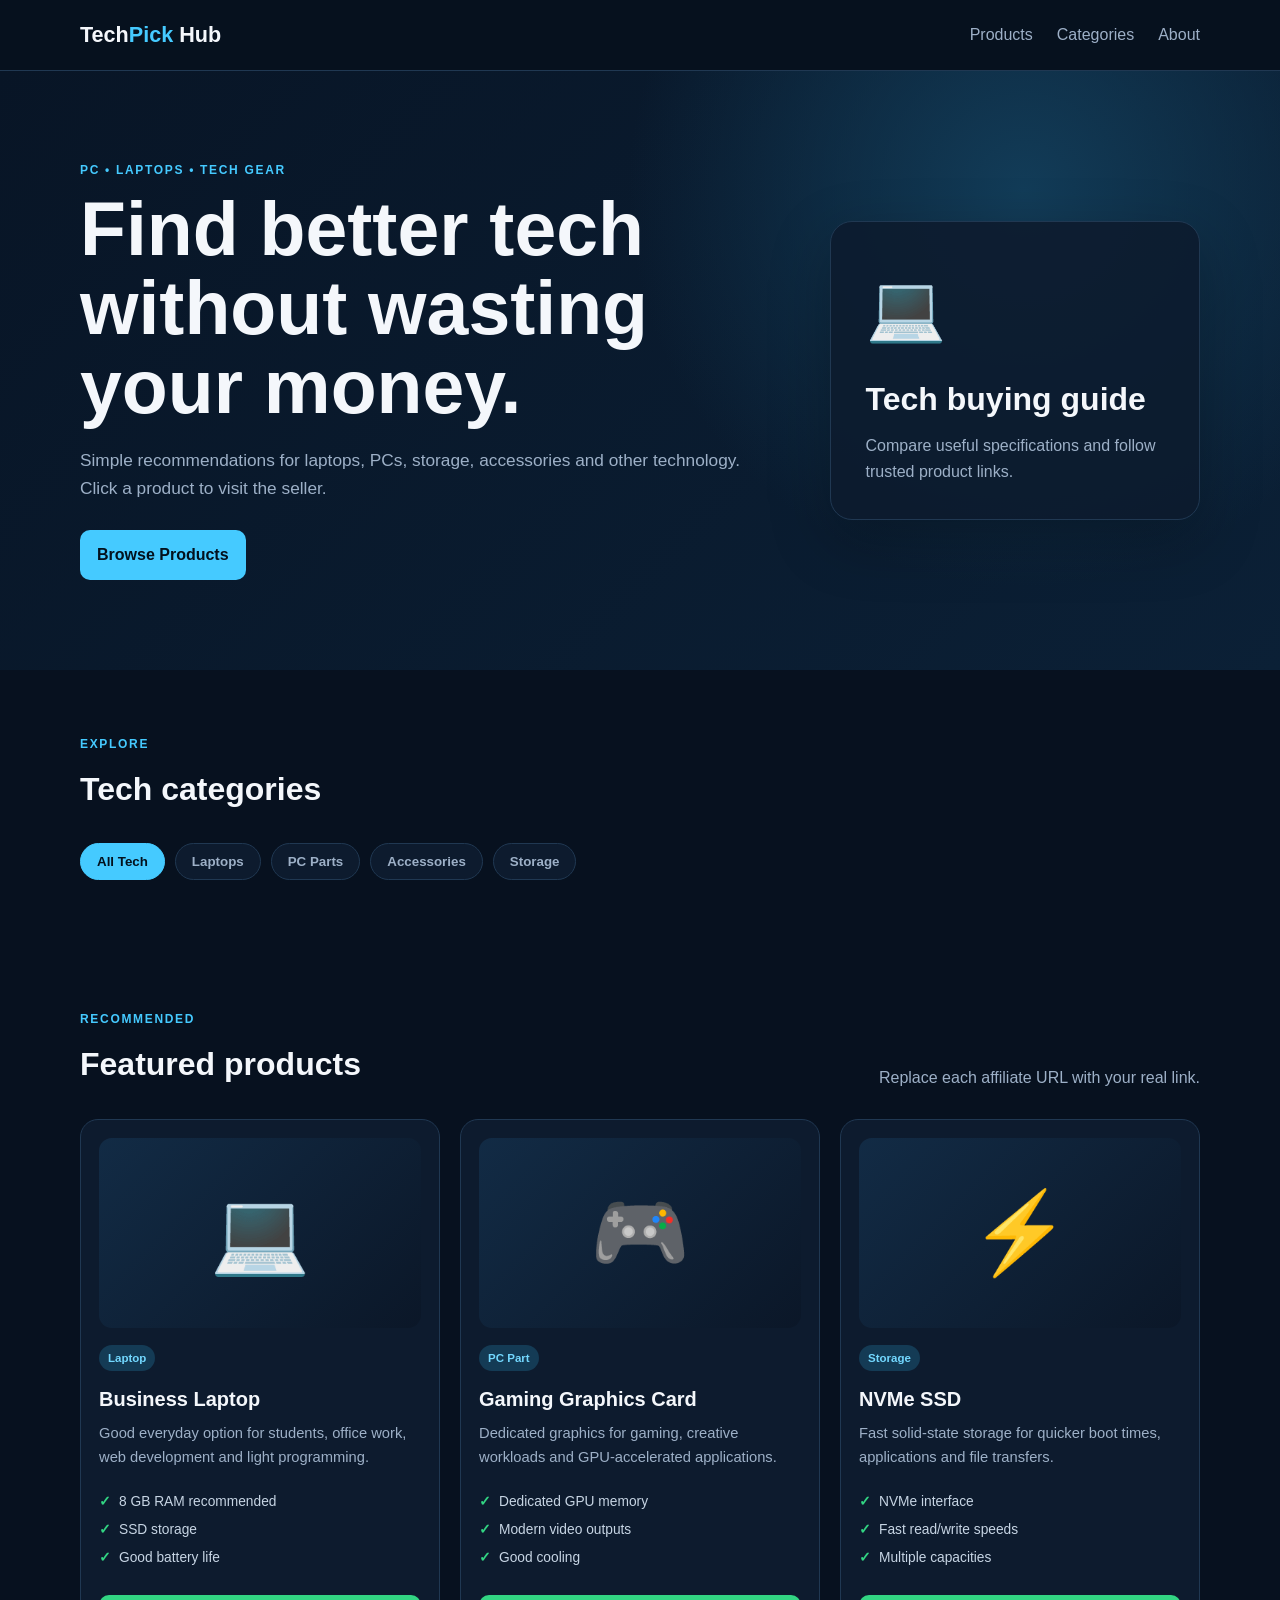
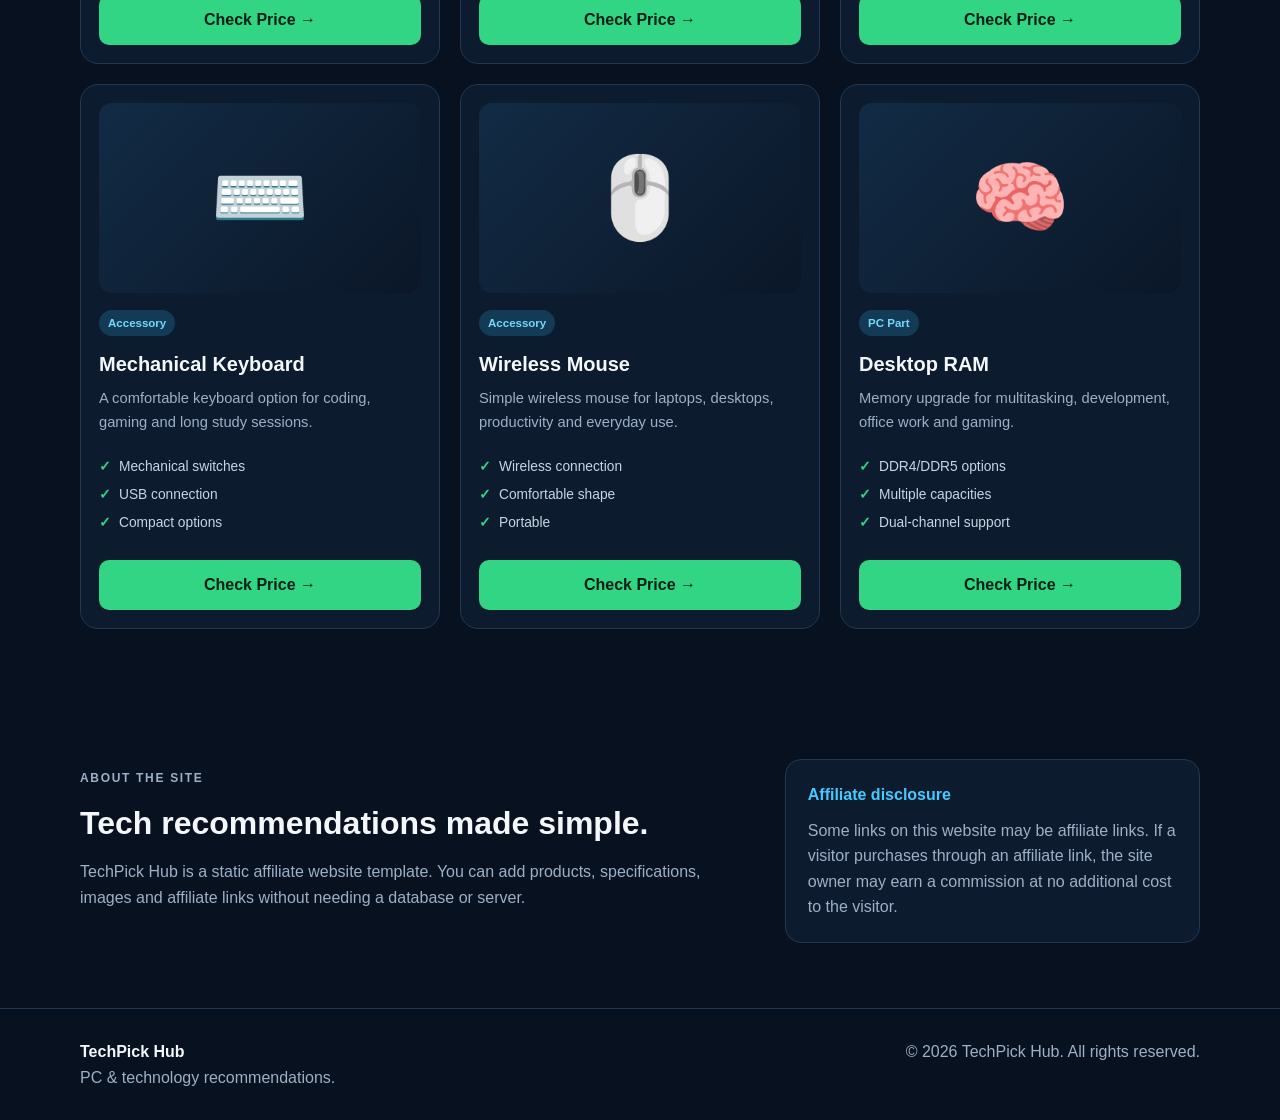
==== index.html @ 0d3075f0 "Add files via upload" ====
<!DOCTYPE html>
<html lang="en">
<head>
<meta charset="UTF-8"><meta name="viewport" content="width=device-width,initial-scale=1.0">
<meta name="description" content="TechPick Hub - PC, laptop and tech product recommendations.">
<title>TechPick Hub | PC & Tech Recommendations</title><link rel="stylesheet" href="styles.css">
</head>
<body>
<header class="site-header"><div class="container nav"><a class="logo" href="index.html">Tech<span>Pick</span> Hub</a><nav><a href="#products">Products</a><a href="#categories">Categories</a><a href="#about">About</a></nav></div></header>
<main>
<section class="hero"><div class="container hero-content"><div><p class="eyebrow">PC • LAPTOPS • TECH GEAR</p><h1>Find better tech without wasting your money.</h1><p class="hero-text">Simple recommendations for laptops, PCs, storage, accessories and other technology. Click a product to visit the seller.</p><a class="button primary" href="#products">Browse Products</a></div><div class="hero-card"><div class="hero-icon">💻</div><h2>Tech buying guide</h2><p>Compare useful specifications and follow trusted product links.</p></div></div></section>
<section id="categories" class="container section"><div class="section-heading"><div><p class="eyebrow">EXPLORE</p><h2>Tech categories</h2></div></div><div class="category-grid"><button class="category active" data-filter="all">All Tech</button><button class="category" data-filter="laptops">Laptops</button><button class="category" data-filter="pc">PC Parts</button><button class="category" data-filter="accessories">Accessories</button><button class="category" data-filter="storage">Storage</button></div></section>
<section id="products" class="container section"><div class="section-heading"><div><p class="eyebrow">RECOMMENDED</p><h2>Featured products</h2></div><p class="muted">Replace each affiliate URL with your real link.</p></div>
<div class="product-grid">
<article class="product-card" data-category="laptops"><div class="product-image laptop">💻</div><span class="tag">Laptop</span><h3>Business Laptop</h3><p>Good everyday option for students, office work, web development and light programming.</p><ul><li>8 GB RAM recommended</li><li>SSD storage</li><li>Good battery life</li></ul><a class="button buy" href="https://example.com/your-affiliate-link-1" target="_blank" rel="nofollow sponsored noopener">Check Price →</a></article>
<article class="product-card" data-category="pc"><div class="product-image gpu">🎮</div><span class="tag">PC Part</span><h3>Gaming Graphics Card</h3><p>Dedicated graphics for gaming, creative workloads and GPU-accelerated applications.</p><ul><li>Dedicated GPU memory</li><li>Modern video outputs</li><li>Good cooling</li></ul><a class="button buy" href="https://example.com/your-affiliate-link-2" target="_blank" rel="nofollow sponsored noopener">Check Price →</a></article>
<article class="product-card" data-category="storage"><div class="product-image ssd">⚡</div><span class="tag">Storage</span><h3>NVMe SSD</h3><p>Fast solid-state storage for quicker boot times, applications and file transfers.</p><ul><li>NVMe interface</li><li>Fast read/write speeds</li><li>Multiple capacities</li></ul><a class="button buy" href="https://example.com/your-affiliate-link-3" target="_blank" rel="nofollow sponsored noopener">Check Price →</a></article>
<article class="product-card" data-category="accessories"><div class="product-image keyboard">⌨️</div><span class="tag">Accessory</span><h3>Mechanical Keyboard</h3><p>A comfortable keyboard option for coding, gaming and long study sessions.</p><ul><li>Mechanical switches</li><li>USB connection</li><li>Compact options</li></ul><a class="button buy" href="https://example.com/your-affiliate-link-4" target="_blank" rel="nofollow sponsored noopener">Check Price →</a></article>
<article class="product-card" data-category="accessories"><div class="product-image mouse">🖱️</div><span class="tag">Accessory</span><h3>Wireless Mouse</h3><p>Simple wireless mouse for laptops, desktops, productivity and everyday use.</p><ul><li>Wireless connection</li><li>Comfortable shape</li><li>Portable</li></ul><a class="button buy" href="https://example.com/your-affiliate-link-5" target="_blank" rel="nofollow sponsored noopener">Check Price →</a></article>
<article class="product-card" data-category="pc"><div class="product-image ram">🧠</div><span class="tag">PC Part</span><h3>Desktop RAM</h3><p>Memory upgrade for multitasking, development, office work and gaming.</p><ul><li>DDR4/DDR5 options</li><li>Multiple capacities</li><li>Dual-channel support</li></ul><a class="button buy" href="https://example.com/your-affiliate-link-6" target="_blank" rel="nofollow sponsored noopener">Check Price →</a></article>
</div></section>
<section id="about" class="container section about"><div><p class="eyebrow">ABOUT THE SITE</p><h2>Tech recommendations made simple.</h2><p>TechPick Hub is a static affiliate website template. You can add products, specifications, images and affiliate links without needing a database or server.</p></div><div class="notice"><strong>Affiliate disclosure</strong><p>Some links on this website may be affiliate links. If a visitor purchases through an affiliate link, the site owner may earn a commission at no additional cost to the visitor.</p></div></section>
</main><footer><div class="container footer-content"><div><strong>TechPick Hub</strong><p>PC & technology recommendations.</p></div><p>© 2026 TechPick Hub. All rights reserved.</p></div></footer><script src="script.js"></script>
</body></html>
---- styles.css ----
*{box-sizing:border-box;margin:0;padding:0}:root{--bg:#07111f;--panel:#0d1b2e;--text:#f4f7fb;--muted:#9db0c7;--accent:#45caff;--green:#32d583;--border:#203852}html{scroll-behavior:smooth}body{font-family:Inter,Segoe UI,Arial,sans-serif;background:var(--bg);color:var(--text);line-height:1.6}a{text-decoration:none;color:inherit}.container{width:min(1120px,92%);margin:auto}.site-header{position:sticky;top:0;z-index:10;background:rgba(7,17,31,.94);backdrop-filter:blur(12px);border-bottom:1px solid var(--border)}.nav{min-height:70px;display:flex;align-items:center;justify-content:space-between;gap:20px}.logo{font-size:1.35rem;font-weight:800}.logo span{color:var(--accent)}nav{display:flex;gap:24px}nav a{color:var(--muted)}nav a:hover{color:var(--accent)}.hero{padding:90px 0;background:radial-gradient(circle at 80% 20%,#123c58 0,transparent 35%),linear-gradient(135deg,#081526,#0b2036)}.hero-content{display:grid;grid-template-columns:1.5fr .8fr;align-items:center;gap:55px}.eyebrow{font-size:.75rem;font-weight:800;letter-spacing:.14em;color:var(--accent);margin-bottom:10px}h1{font-size:clamp(2.3rem,6vw,4.7rem);line-height:1.05;max-width:800px}.hero-text{color:var(--muted);font-size:1.08rem;max-width:680px;margin:20px 0 28px}.hero-card{background:rgba(13,27,46,.9);border:1px solid var(--border);border-radius:22px;padding:35px;box-shadow:0 20px 60px rgba(0,0,0,.25)}.hero-icon{font-size:4rem;margin-bottom:15px}.hero-card p{color:var(--muted);margin-top:8px}.button{display:inline-block;border:0;cursor:pointer;border-radius:10px;padding:12px 17px;font-weight:800;transition:.2s}.primary{background:var(--accent);color:#03111d}.primary:hover{transform:translateY(-2px)}.section{padding:65px 0}.section-heading{display:flex;align-items:end;justify-content:space-between;gap:20px;margin-bottom:28px}h2{font-size:2rem}.muted{color:var(--muted)}.category-grid{display:flex;flex-wrap:wrap;gap:10px}.category{background:var(--panel);border:1px solid var(--border);color:var(--muted);padding:10px 16px;border-radius:999px;cursor:pointer;font-weight:700}.category:hover,.category.active{background:var(--accent);color:#03111d;border-color:var(--accent)}.product-grid{display:grid;grid-template-columns:repeat(3,1fr);gap:20px}.product-card{position:relative;background:var(--panel);border:1px solid var(--border);border-radius:18px;padding:18px;display:flex;flex-direction:column;transition:.2s}.product-card:hover{transform:translateY(-4px);border-color:#356080}.product-image{height:190px;border-radius:13px;display:grid;place-items:center;font-size:5rem;margin-bottom:17px;background:linear-gradient(135deg,#122b45,#0b1728)}.tag{display:inline-block;align-self:flex-start;background:#143b55;color:#73d8ff;border-radius:999px;padding:4px 9px;font-size:.72rem;font-weight:800}.product-card h3{font-size:1.25rem;margin:12px 0 7px}.product-card p{color:var(--muted);font-size:.92rem}.product-card ul{list-style:none;margin:16px 0 20px;color:#c7d5e4;font-size:.86rem}.product-card li{margin:6px 0}.product-card li::before{content:"✓";color:var(--green);font-weight:900;margin-right:8px}.buy{background:var(--green);color:#062015;text-align:center;margin-top:auto}.buy:hover{filter:brightness(1.08)}.about{display:grid;grid-template-columns:1.3fr .8fr;gap:30px;align-items:start}.about p{color:var(--muted);margin-top:10px}.notice{background:var(--panel);border:1px solid var(--border);border-radius:16px;padding:22px}.notice strong{color:var(--accent)}footer{border-top:1px solid var(--border);padding:30px 0;color:var(--muted)}.footer-content{display:flex;justify-content:space-between;gap:20px}.footer-content strong{color:var(--text)}@media(max-width:850px){.hero-content,.about{grid-template-columns:1fr}.product-grid{grid-template-columns:repeat(2,1fr)}}@media(max-width:580px){nav{gap:10px;font-size:.85rem}.product-grid{grid-template-columns:1fr}.section-heading{display:block}.footer-content{display:block}.footer-content p{margin-top:10px}}
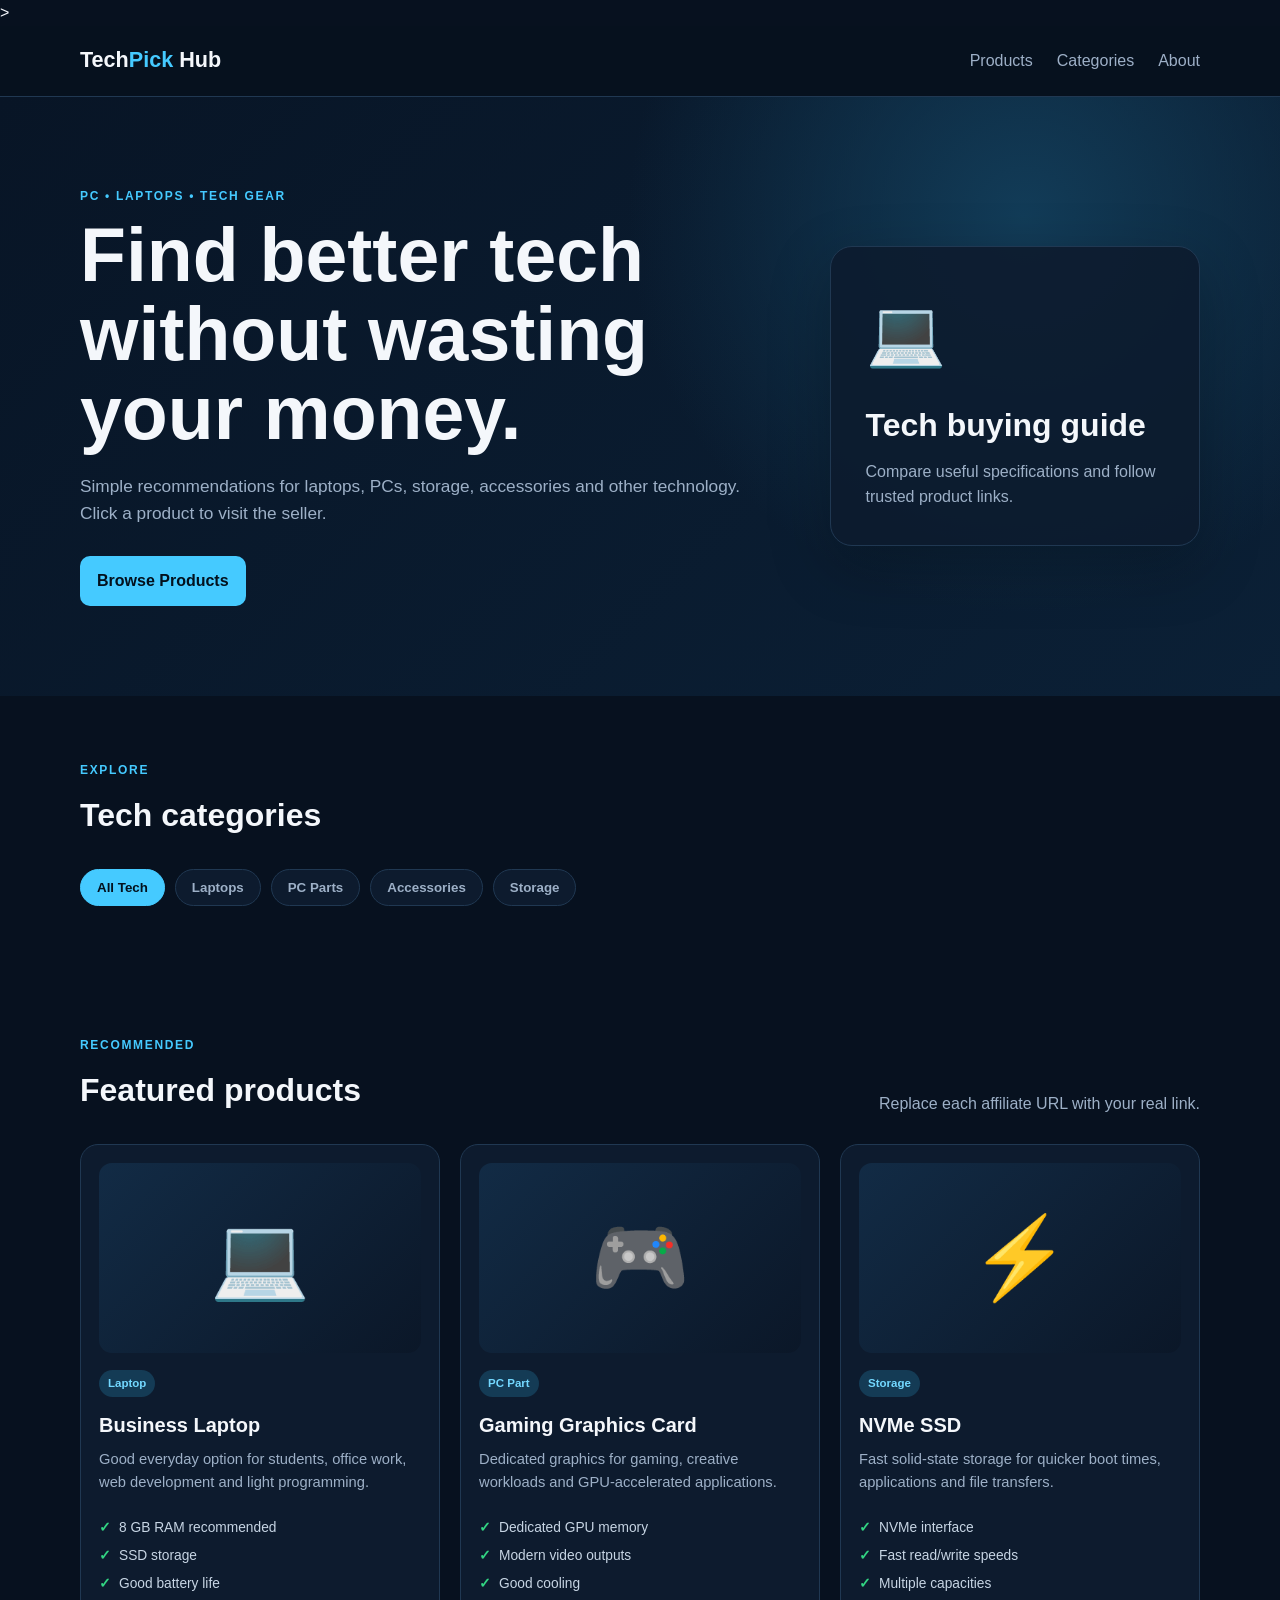
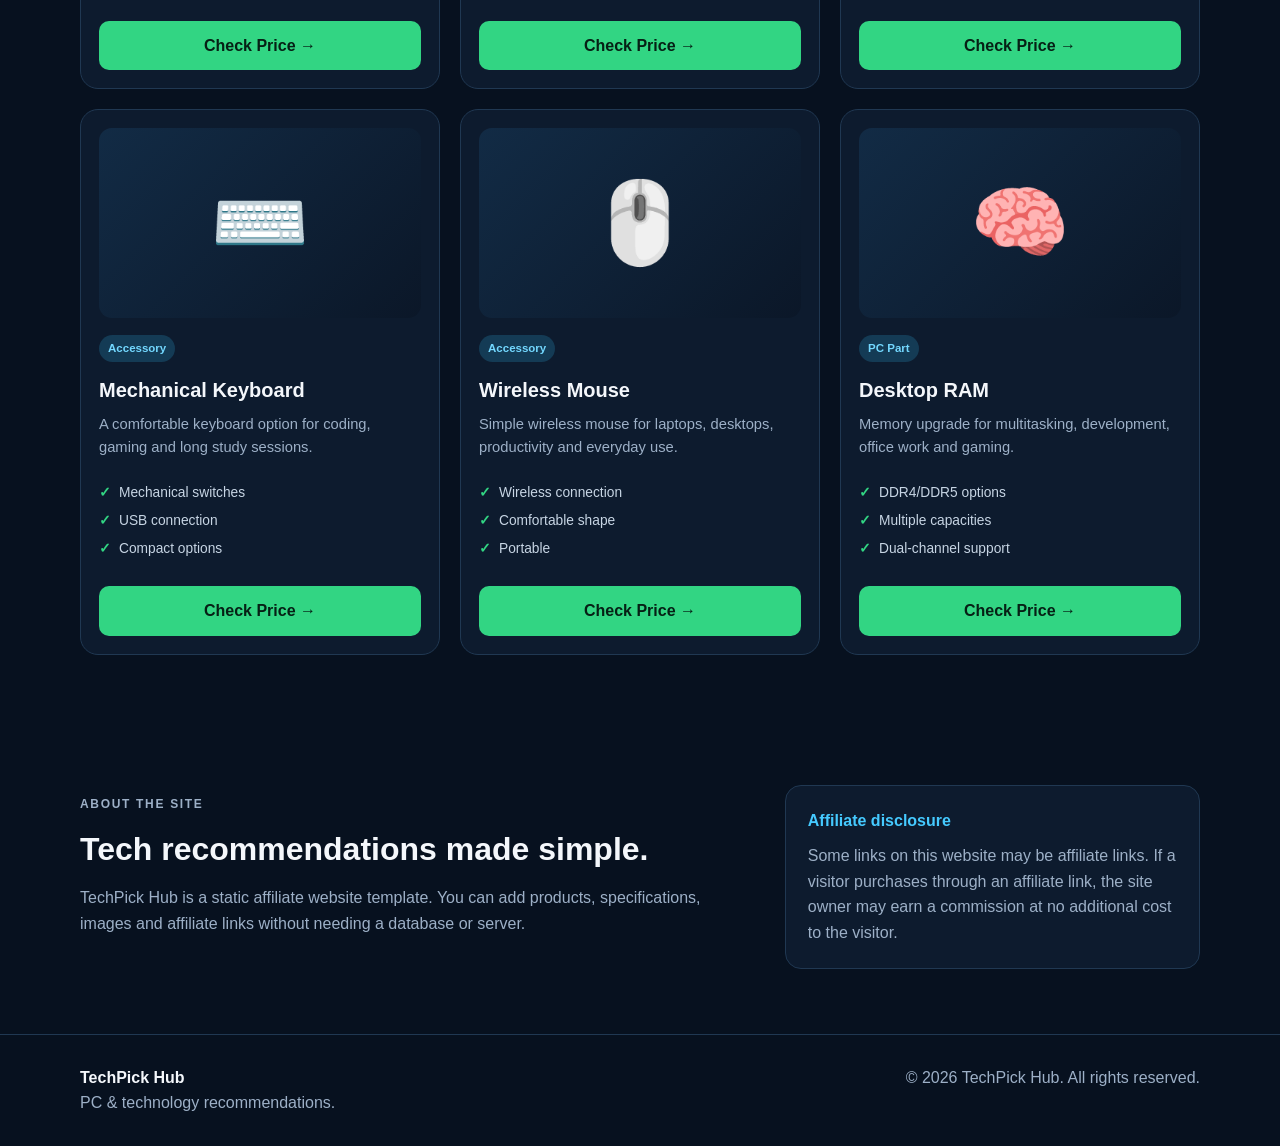
==== commit eb371552: "Update index.html" ====
--- a/index.html
+++ b/index.html
@@ -1,6 +1,8 @@
 <!DOCTYPE html>
 <html lang="en">
-<head>
+<head
+  <meta name='impact-site-verification' value='1ff111f6-55ec-4a8d-b6ad-8c647b9a666b'>>
+<meta name='impact-site-verification' value='1ff111f6-55ec-4a8d-b6ad-8c647b9a666b'>
 <meta charset="UTF-8"><meta name="viewport" content="width=device-width,initial-scale=1.0">
 <meta name="description" content="TechPick Hub - PC, laptop and tech product recommendations.">
 <title>TechPick Hub | PC & Tech Recommendations</title><link rel="stylesheet" href="styles.css">
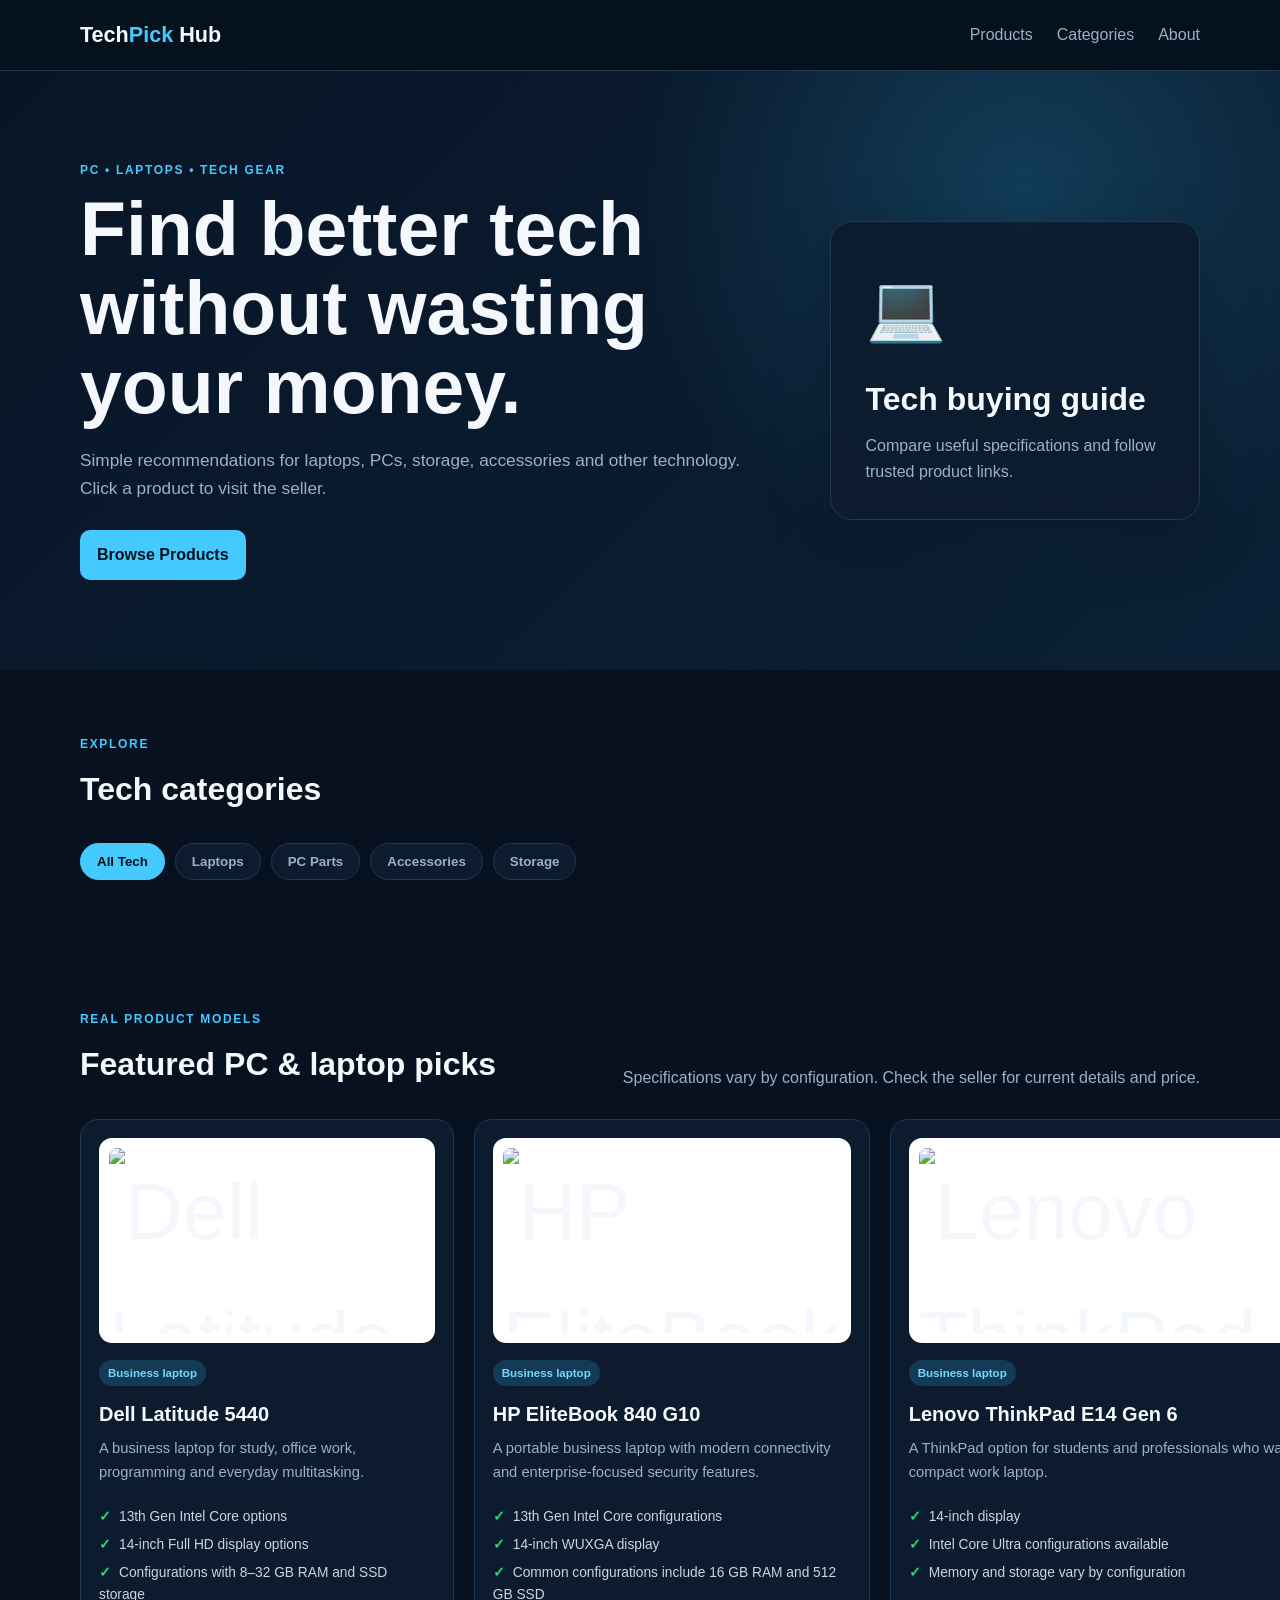
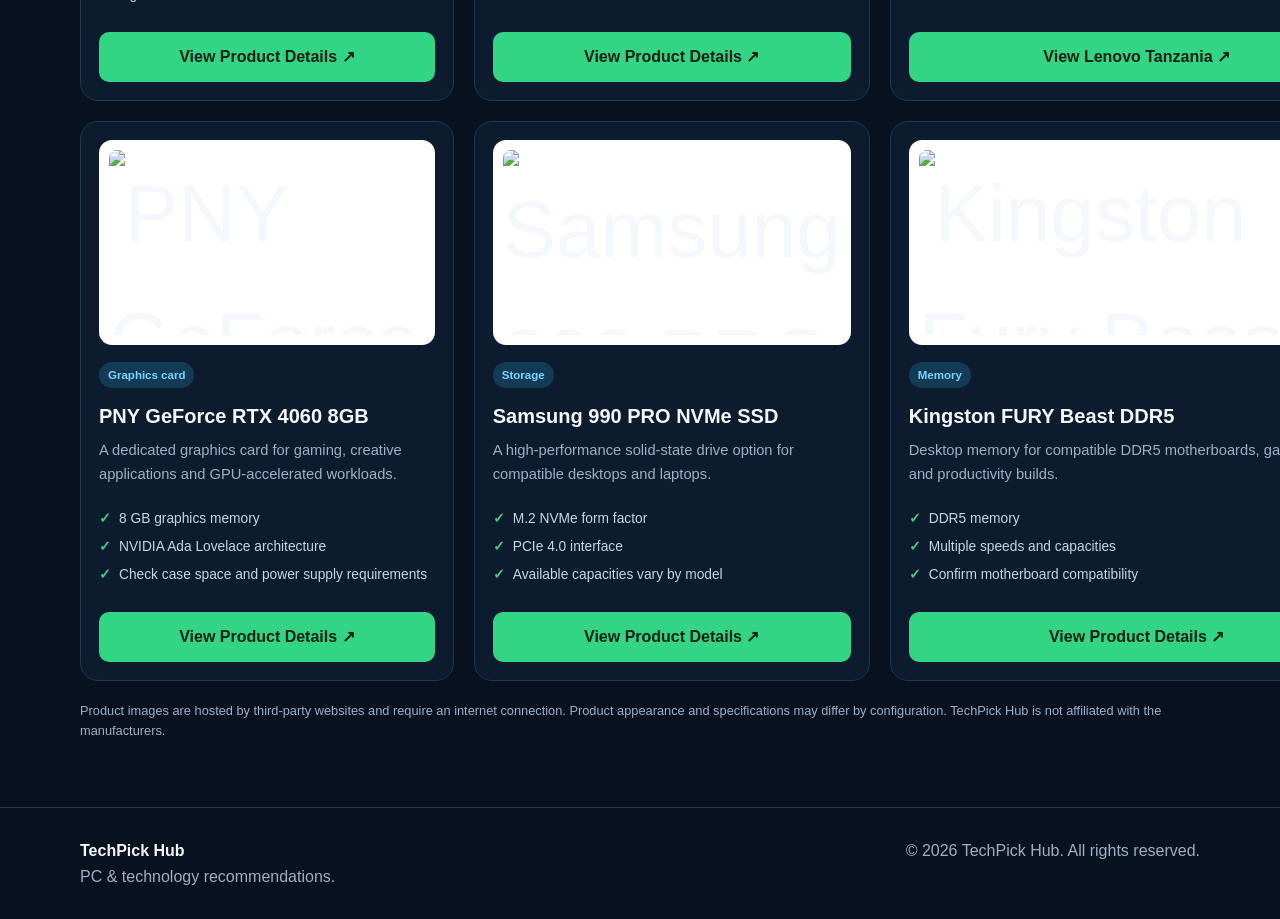
==== commit eb097e14: "Add files via upload" ====
--- a/index.html
+++ b/index.html
@@ -1,8 +1,7 @@
 <!DOCTYPE html>
 <html lang="en">
 <head
-  <meta name='impact-site-verification' value='1ff111f6-55ec-4a8d-b6ad-8c647b9a666b'>>
-<meta name='impact-site-verification' value='1ff111f6-55ec-4a8d-b6ad-8c647b9a666b'>
+  >
 <meta charset="UTF-8"><meta name="viewport" content="width=device-width,initial-scale=1.0">
 <meta name="description" content="TechPick Hub - PC, laptop and tech product recommendations.">
 <title>TechPick Hub | PC & Tech Recommendations</title><link rel="stylesheet" href="styles.css">
@@ -12,15 +11,67 @@
 <main>
 <section class="hero"><div class="container hero-content"><div><p class="eyebrow">PC • LAPTOPS • TECH GEAR</p><h1>Find better tech without wasting your money.</h1><p class="hero-text">Simple recommendations for laptops, PCs, storage, accessories and other technology. Click a product to visit the seller.</p><a class="button primary" href="#products">Browse Products</a></div><div class="hero-card"><div class="hero-icon">💻</div><h2>Tech buying guide</h2><p>Compare useful specifications and follow trusted product links.</p></div></div></section>
 <section id="categories" class="container section"><div class="section-heading"><div><p class="eyebrow">EXPLORE</p><h2>Tech categories</h2></div></div><div class="category-grid"><button class="category active" data-filter="all">All Tech</button><button class="category" data-filter="laptops">Laptops</button><button class="category" data-filter="pc">PC Parts</button><button class="category" data-filter="accessories">Accessories</button><button class="category" data-filter="storage">Storage</button></div></section>
-<section id="products" class="container section"><div class="section-heading"><div><p class="eyebrow">RECOMMENDED</p><h2>Featured products</h2></div><p class="muted">Replace each affiliate URL with your real link.</p></div>
+<section id="products" class="container section">
+<div class="section-heading">
+  <div><p class="eyebrow">REAL PRODUCT MODELS</p><h2>Featured PC & laptop picks</h2></div>
+  <p class="muted">Specifications vary by configuration. Check the seller for current details and price.</p>
+</div>
 <div class="product-grid">
-<article class="product-card" data-category="laptops"><div class="product-image laptop">💻</div><span class="tag">Laptop</span><h3>Business Laptop</h3><p>Good everyday option for students, office work, web development and light programming.</p><ul><li>8 GB RAM recommended</li><li>SSD storage</li><li>Good battery life</li></ul><a class="button buy" href="https://example.com/your-affiliate-link-1" target="_blank" rel="nofollow sponsored noopener">Check Price →</a></article>
-<article class="product-card" data-category="pc"><div class="product-image gpu">🎮</div><span class="tag">PC Part</span><h3>Gaming Graphics Card</h3><p>Dedicated graphics for gaming, creative workloads and GPU-accelerated applications.</p><ul><li>Dedicated GPU memory</li><li>Modern video outputs</li><li>Good cooling</li></ul><a class="button buy" href="https://example.com/your-affiliate-link-2" target="_blank" rel="nofollow sponsored noopener">Check Price →</a></article>
-<article class="product-card" data-category="storage"><div class="product-image ssd">⚡</div><span class="tag">Storage</span><h3>NVMe SSD</h3><p>Fast solid-state storage for quicker boot times, applications and file transfers.</p><ul><li>NVMe interface</li><li>Fast read/write speeds</li><li>Multiple capacities</li></ul><a class="button buy" href="https://example.com/your-affiliate-link-3" target="_blank" rel="nofollow sponsored noopener">Check Price →</a></article>
-<article class="product-card" data-category="accessories"><div class="product-image keyboard">⌨️</div><span class="tag">Accessory</span><h3>Mechanical Keyboard</h3><p>A comfortable keyboard option for coding, gaming and long study sessions.</p><ul><li>Mechanical switches</li><li>USB connection</li><li>Compact options</li></ul><a class="button buy" href="https://example.com/your-affiliate-link-4" target="_blank" rel="nofollow sponsored noopener">Check Price →</a></article>
-<article class="product-card" data-category="accessories"><div class="product-image mouse">🖱️</div><span class="tag">Accessory</span><h3>Wireless Mouse</h3><p>Simple wireless mouse for laptops, desktops, productivity and everyday use.</p><ul><li>Wireless connection</li><li>Comfortable shape</li><li>Portable</li></ul><a class="button buy" href="https://example.com/your-affiliate-link-5" target="_blank" rel="nofollow sponsored noopener">Check Price →</a></article>
-<article class="product-card" data-category="pc"><div class="product-image ram">🧠</div><span class="tag">PC Part</span><h3>Desktop RAM</h3><p>Memory upgrade for multitasking, development, office work and gaming.</p><ul><li>DDR4/DDR5 options</li><li>Multiple capacities</li><li>Dual-channel support</li></ul><a class="button buy" href="https://example.com/your-affiliate-link-6" target="_blank" rel="nofollow sponsored noopener">Check Price →</a></article>
-</div></section>
-<section id="about" class="container section about"><div><p class="eyebrow">ABOUT THE SITE</p><h2>Tech recommendations made simple.</h2><p>TechPick Hub is a static affiliate website template. You can add products, specifications, images and affiliate links without needing a database or server.</p></div><div class="notice"><strong>Affiliate disclosure</strong><p>Some links on this website may be affiliate links. If a visitor purchases through an affiliate link, the site owner may earn a commission at no additional cost to the visitor.</p></div></section>
+  <article class="product-card" data-category="laptops">
+    <div class="product-image"><img src="https://antservices.in/cdn/shop/files/DellLatitude54405th.jpg?v=1756461599" alt="Dell Latitude 5440 business laptop" loading="lazy"></div>
+    <span class="tag">Business laptop</span>
+    <h3>Dell Latitude 5440</h3>
+    <p>A business laptop for study, office work, programming and everyday multitasking.</p>
+    <ul><li>13th Gen Intel Core options</li><li>14-inch Full HD display options</li><li>Configurations with 8–32 GB RAM and SSD storage</li></ul>
+    <a class="button buy" href="https://www.dell.com/en-us/shop/laptops/latitude-laptops/spd/latitude-14-5440-laptop/s111l5440usvp" target="_blank" rel="nofollow noopener">View Product Details ↗</a>
+  </article>
+
+  <article class="product-card" data-category="laptops">
+    <div class="product-image"><img src="https://mbtech.fra1.cdn.digitaloceanspaces.com/static/Karty/hpeb840g10_1.jpg" alt="HP EliteBook 840 G10 business laptop" loading="lazy"></div>
+    <span class="tag">Business laptop</span>
+    <h3>HP EliteBook 840 G10</h3>
+    <p>A portable business laptop with modern connectivity and enterprise-focused security features.</p>
+    <ul><li>13th Gen Intel Core configurations</li><li>14-inch WUXGA display</li><li>Common configurations include 16 GB RAM and 512 GB SSD</li></ul>
+    <a class="button buy" href="https://www.hp.com/us-en/shop/pdp/hp-elitebook-840-14-inch-g10-notebook-pc-p-b41k6ua-aba-1" target="_blank" rel="nofollow noopener">View Product Details ↗</a>
+  </article>
+
+  <article class="product-card" data-category="laptops">
+    <div class="product-image"><img src="https://rightech.ma/20386-large_default/pack-lenovo-thinkpad-e14-gen-6-ssd-kingston-nvme-1-to-ram-adata-16gb-ddr5-5600mhz.webp" alt="Lenovo ThinkPad E14 Gen 6 laptop with storage and memory components" loading="lazy"></div>
+    <span class="tag">Business laptop</span>
+    <h3>Lenovo ThinkPad E14 Gen 6</h3>
+    <p>A ThinkPad option for students and professionals who want a compact work laptop.</p>
+    <ul><li>14-inch display</li><li>Intel Core Ultra configurations available</li><li>Memory and storage vary by configuration</li></ul>
+    <a class="button buy" href="https://www.lenovo.com/tz/en/" target="_blank" rel="nofollow noopener">View Lenovo Tanzania ↗</a>
+  </article>
+
+  <article class="product-card" data-category="pc">
+    <div class="product-image"><img src="https://www.asrgo.com/files/attach/images/168022/145/258/1e4c0f49017513584b0d3c80fbaf8b6c.png" alt="PNY GeForce RTX 4060 8GB graphics card" loading="lazy"></div>
+    <span class="tag">Graphics card</span>
+    <h3>PNY GeForce RTX 4060 8GB</h3>
+    <p>A dedicated graphics card for gaming, creative applications and GPU-accelerated workloads.</p>
+    <ul><li>8 GB graphics memory</li><li>NVIDIA Ada Lovelace architecture</li><li>Check case space and power supply requirements</li></ul>
+    <a class="button buy" href="https://www.nvidia.com/en-us/geforce/graphics-cards/40-series/rtx-4060-4060ti/" target="_blank" rel="nofollow noopener">View Product Details ↗</a>
+  </article>
+
+  <article class="product-card" data-category="storage">
+    <div class="product-image"><img src="https://mdcomputers.in/image/catalog/2025/apr/19-04-25/popular-category/storage.webp" alt="Samsung 990 PRO and Kingston Fury NVMe solid-state drives" loading="lazy"></div>
+    <span class="tag">Storage</span>
+    <h3>Samsung 990 PRO NVMe SSD</h3>
+    <p>A high-performance solid-state drive option for compatible desktops and laptops.</p>
+    <ul><li>M.2 NVMe form factor</li><li>PCIe 4.0 interface</li><li>Available capacities vary by model</li></ul>
+    <a class="button buy" href="https://semiconductor.samsung.com/consumer-storage/internal-ssd/990-pro/" target="_blank" rel="nofollow noopener">View Product Details ↗</a>
+  </article>
+
+  <article class="product-card" data-category="pc">
+    <div class="product-image"><img src="https://img.mm-vision.dk/images/v1/mmv/mmv-kingston-fury-beast-ddr5-ram-01.jpg" alt="Kingston Fury Beast DDR5 desktop memory module" loading="lazy"></div>
+    <span class="tag">Memory</span>
+    <h3>Kingston FURY Beast DDR5</h3>
+    <p>Desktop memory for compatible DDR5 motherboards, gaming PCs and productivity builds.</p>
+    <ul><li>DDR5 memory</li><li>Multiple speeds and capacities</li><li>Confirm motherboard compatibility</li></ul>
+    <a class="button buy" href="https://www.kingston.com/en/memory/gaming/kingston-fury-beast-ddr5-memory" target="_blank" rel="nofollow noopener">View Product Details ↗</a>
+  </article>
+</div>
+<p class="image-note">Product images are hosted by third-party websites and require an internet connection. Product appearance and specifications may differ by configuration. TechPick Hub is not affiliated with the manufacturers.</p>
+</section>
 </main><footer><div class="container footer-content"><div><strong>TechPick Hub</strong><p>PC & technology recommendations.</p></div><p>© 2026 TechPick Hub. All rights reserved.</p></div></footer><script src="script.js"></script>
 </body></html>
--- a/styles.css
+++ b/styles.css
@@ -1 +1,7 @@
 *{box-sizing:border-box;margin:0;padding:0}:root{--bg:#07111f;--panel:#0d1b2e;--text:#f4f7fb;--muted:#9db0c7;--accent:#45caff;--green:#32d583;--border:#203852}html{scroll-behavior:smooth}body{font-family:Inter,Segoe UI,Arial,sans-serif;background:var(--bg);color:var(--text);line-height:1.6}a{text-decoration:none;color:inherit}.container{width:min(1120px,92%);margin:auto}.site-header{position:sticky;top:0;z-index:10;background:rgba(7,17,31,.94);backdrop-filter:blur(12px);border-bottom:1px solid var(--border)}.nav{min-height:70px;display:flex;align-items:center;justify-content:space-between;gap:20px}.logo{font-size:1.35rem;font-weight:800}.logo span{color:var(--accent)}nav{display:flex;gap:24px}nav a{color:var(--muted)}nav a:hover{color:var(--accent)}.hero{padding:90px 0;background:radial-gradient(circle at 80% 20%,#123c58 0,transparent 35%),linear-gradient(135deg,#081526,#0b2036)}.hero-content{display:grid;grid-template-columns:1.5fr .8fr;align-items:center;gap:55px}.eyebrow{font-size:.75rem;font-weight:800;letter-spacing:.14em;color:var(--accent);margin-bottom:10px}h1{font-size:clamp(2.3rem,6vw,4.7rem);line-height:1.05;max-width:800px}.hero-text{color:var(--muted);font-size:1.08rem;max-width:680px;margin:20px 0 28px}.hero-card{background:rgba(13,27,46,.9);border:1px solid var(--border);border-radius:22px;padding:35px;box-shadow:0 20px 60px rgba(0,0,0,.25)}.hero-icon{font-size:4rem;margin-bottom:15px}.hero-card p{color:var(--muted);margin-top:8px}.button{display:inline-block;border:0;cursor:pointer;border-radius:10px;padding:12px 17px;font-weight:800;transition:.2s}.primary{background:var(--accent);color:#03111d}.primary:hover{transform:translateY(-2px)}.section{padding:65px 0}.section-heading{display:flex;align-items:end;justify-content:space-between;gap:20px;margin-bottom:28px}h2{font-size:2rem}.muted{color:var(--muted)}.category-grid{display:flex;flex-wrap:wrap;gap:10px}.category{background:var(--panel);border:1px solid var(--border);color:var(--muted);padding:10px 16px;border-radius:999px;cursor:pointer;font-weight:700}.category:hover,.category.active{background:var(--accent);color:#03111d;border-color:var(--accent)}.product-grid{display:grid;grid-template-columns:repeat(3,1fr);gap:20px}.product-card{position:relative;background:var(--panel);border:1px solid var(--border);border-radius:18px;padding:18px;display:flex;flex-direction:column;transition:.2s}.product-card:hover{transform:translateY(-4px);border-color:#356080}.product-image{height:190px;border-radius:13px;display:grid;place-items:center;font-size:5rem;margin-bottom:17px;background:linear-gradient(135deg,#122b45,#0b1728)}.tag{display:inline-block;align-self:flex-start;background:#143b55;color:#73d8ff;border-radius:999px;padding:4px 9px;font-size:.72rem;font-weight:800}.product-card h3{font-size:1.25rem;margin:12px 0 7px}.product-card p{color:var(--muted);font-size:.92rem}.product-card ul{list-style:none;margin:16px 0 20px;color:#c7d5e4;font-size:.86rem}.product-card li{margin:6px 0}.product-card li::before{content:"✓";color:var(--green);font-weight:900;margin-right:8px}.buy{background:var(--green);color:#062015;text-align:center;margin-top:auto}.buy:hover{filter:brightness(1.08)}.about{display:grid;grid-template-columns:1.3fr .8fr;gap:30px;align-items:start}.about p{color:var(--muted);margin-top:10px}.notice{background:var(--panel);border:1px solid var(--border);border-radius:16px;padding:22px}.notice strong{color:var(--accent)}footer{border-top:1px solid var(--border);padding:30px 0;color:var(--muted)}.footer-content{display:flex;justify-content:space-between;gap:20px}.footer-content strong{color:var(--text)}@media(max-width:850px){.hero-content,.about{grid-template-columns:1fr}.product-grid{grid-template-columns:repeat(2,1fr)}}@media(max-width:580px){nav{gap:10px;font-size:.85rem}.product-grid{grid-template-columns:1fr}.section-heading{display:block}.footer-content{display:block}.footer-content p{margin-top:10px}}
+
+/* Product photography */
+.product-image{height:205px;overflow:hidden;padding:10px;background:#fff;display:flex;align-items:center;justify-content:center}
+.product-image img{display:block;width:100%;height:100%;object-fit:contain;border-radius:8px}
+.image-note{color:var(--muted);font-size:.8rem;margin-top:20px}
+@media(max-width:580px){.product-image{height:220px}}
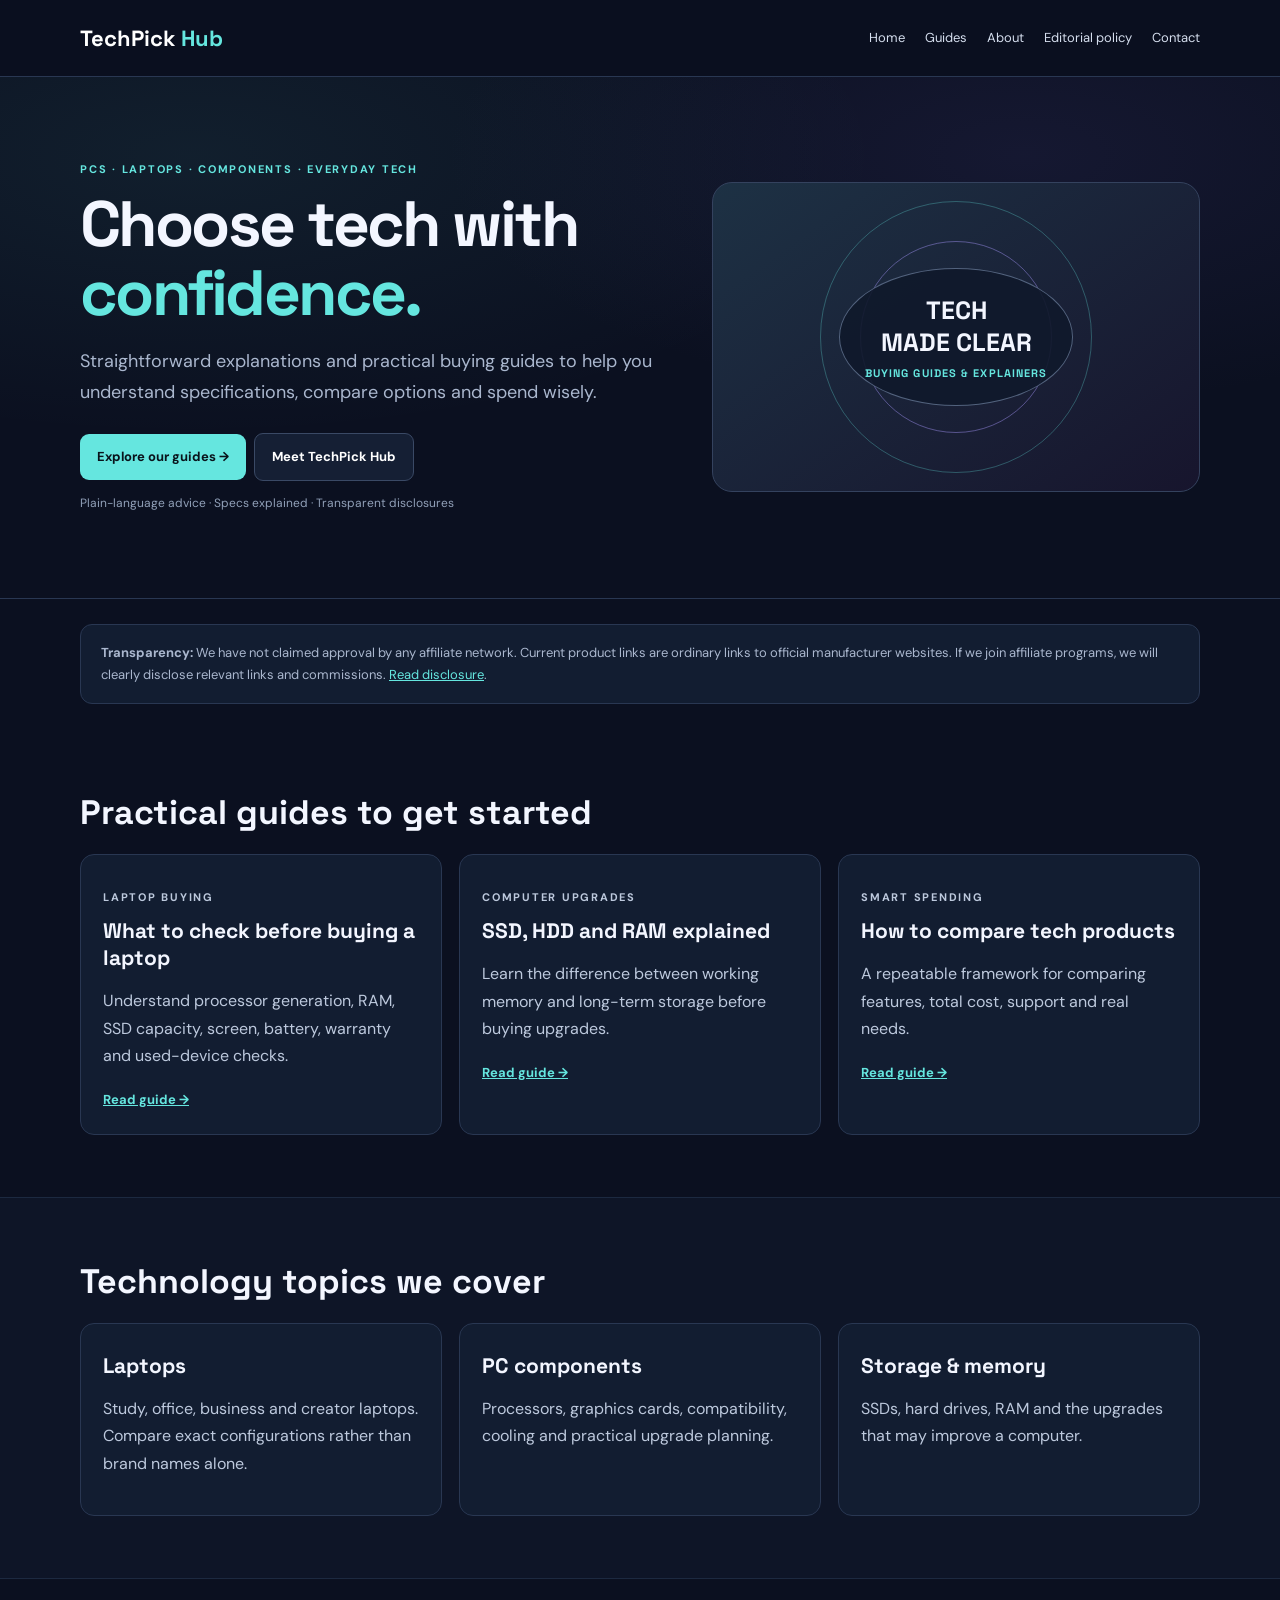
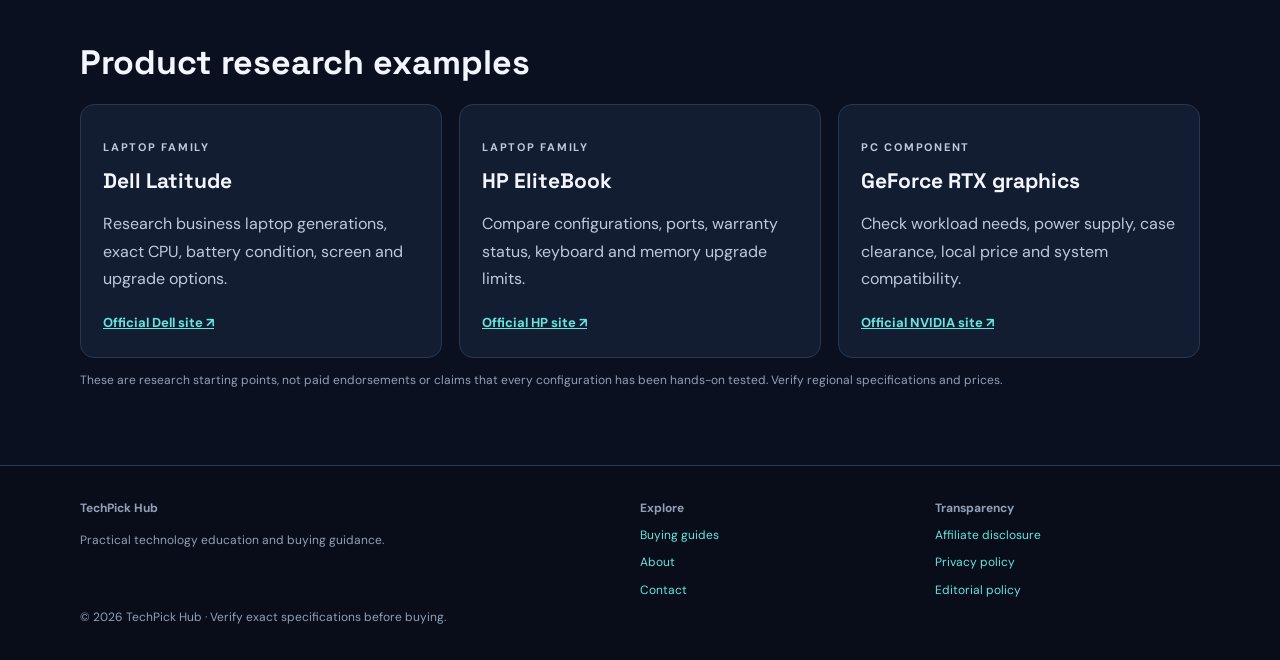
==== commit 277dc3f8: "Add files via upload" ====
--- a/index.html
+++ b/index.html
@@ -1,77 +1 @@
-<!DOCTYPE html>
-<html lang="en">
-<head
-  >
-<meta charset="UTF-8"><meta name="viewport" content="width=device-width,initial-scale=1.0">
-<meta name="description" content="TechPick Hub - PC, laptop and tech product recommendations.">
-<title>TechPick Hub | PC & Tech Recommendations</title><link rel="stylesheet" href="styles.css">
-</head>
-<body>
-<header class="site-header"><div class="container nav"><a class="logo" href="index.html">Tech<span>Pick</span> Hub</a><nav><a href="#products">Products</a><a href="#categories">Categories</a><a href="#about">About</a></nav></div></header>
-<main>
-<section class="hero"><div class="container hero-content"><div><p class="eyebrow">PC • LAPTOPS • TECH GEAR</p><h1>Find better tech without wasting your money.</h1><p class="hero-text">Simple recommendations for laptops, PCs, storage, accessories and other technology. Click a product to visit the seller.</p><a class="button primary" href="#products">Browse Products</a></div><div class="hero-card"><div class="hero-icon">💻</div><h2>Tech buying guide</h2><p>Compare useful specifications and follow trusted product links.</p></div></div></section>
-<section id="categories" class="container section"><div class="section-heading"><div><p class="eyebrow">EXPLORE</p><h2>Tech categories</h2></div></div><div class="category-grid"><button class="category active" data-filter="all">All Tech</button><button class="category" data-filter="laptops">Laptops</button><button class="category" data-filter="pc">PC Parts</button><button class="category" data-filter="accessories">Accessories</button><button class="category" data-filter="storage">Storage</button></div></section>
-<section id="products" class="container section">
-<div class="section-heading">
-  <div><p class="eyebrow">REAL PRODUCT MODELS</p><h2>Featured PC & laptop picks</h2></div>
-  <p class="muted">Specifications vary by configuration. Check the seller for current details and price.</p>
-</div>
-<div class="product-grid">
-  <article class="product-card" data-category="laptops">
-    <div class="product-image"><img src="https://antservices.in/cdn/shop/files/DellLatitude54405th.jpg?v=1756461599" alt="Dell Latitude 5440 business laptop" loading="lazy"></div>
-    <span class="tag">Business laptop</span>
-    <h3>Dell Latitude 5440</h3>
-    <p>A business laptop for study, office work, programming and everyday multitasking.</p>
-    <ul><li>13th Gen Intel Core options</li><li>14-inch Full HD display options</li><li>Configurations with 8–32 GB RAM and SSD storage</li></ul>
-    <a class="button buy" href="https://www.dell.com/en-us/shop/laptops/latitude-laptops/spd/latitude-14-5440-laptop/s111l5440usvp" target="_blank" rel="nofollow noopener">View Product Details ↗</a>
-  </article>
-
-  <article class="product-card" data-category="laptops">
-    <div class="product-image"><img src="https://mbtech.fra1.cdn.digitaloceanspaces.com/static/Karty/hpeb840g10_1.jpg" alt="HP EliteBook 840 G10 business laptop" loading="lazy"></div>
-    <span class="tag">Business laptop</span>
-    <h3>HP EliteBook 840 G10</h3>
-    <p>A portable business laptop with modern connectivity and enterprise-focused security features.</p>
-    <ul><li>13th Gen Intel Core configurations</li><li>14-inch WUXGA display</li><li>Common configurations include 16 GB RAM and 512 GB SSD</li></ul>
-    <a class="button buy" href="https://www.hp.com/us-en/shop/pdp/hp-elitebook-840-14-inch-g10-notebook-pc-p-b41k6ua-aba-1" target="_blank" rel="nofollow noopener">View Product Details ↗</a>
-  </article>
-
-  <article class="product-card" data-category="laptops">
-    <div class="product-image"><img src="https://rightech.ma/20386-large_default/pack-lenovo-thinkpad-e14-gen-6-ssd-kingston-nvme-1-to-ram-adata-16gb-ddr5-5600mhz.webp" alt="Lenovo ThinkPad E14 Gen 6 laptop with storage and memory components" loading="lazy"></div>
-    <span class="tag">Business laptop</span>
-    <h3>Lenovo ThinkPad E14 Gen 6</h3>
-    <p>A ThinkPad option for students and professionals who want a compact work laptop.</p>
-    <ul><li>14-inch display</li><li>Intel Core Ultra configurations available</li><li>Memory and storage vary by configuration</li></ul>
-    <a class="button buy" href="https://www.lenovo.com/tz/en/" target="_blank" rel="nofollow noopener">View Lenovo Tanzania ↗</a>
-  </article>
-
-  <article class="product-card" data-category="pc">
-    <div class="product-image"><img src="https://www.asrgo.com/files/attach/images/168022/145/258/1e4c0f49017513584b0d3c80fbaf8b6c.png" alt="PNY GeForce RTX 4060 8GB graphics card" loading="lazy"></div>
-    <span class="tag">Graphics card</span>
-    <h3>PNY GeForce RTX 4060 8GB</h3>
-    <p>A dedicated graphics card for gaming, creative applications and GPU-accelerated workloads.</p>
-    <ul><li>8 GB graphics memory</li><li>NVIDIA Ada Lovelace architecture</li><li>Check case space and power supply requirements</li></ul>
-    <a class="button buy" href="https://www.nvidia.com/en-us/geforce/graphics-cards/40-series/rtx-4060-4060ti/" target="_blank" rel="nofollow noopener">View Product Details ↗</a>
-  </article>
-
-  <article class="product-card" data-category="storage">
-    <div class="product-image"><img src="https://mdcomputers.in/image/catalog/2025/apr/19-04-25/popular-category/storage.webp" alt="Samsung 990 PRO and Kingston Fury NVMe solid-state drives" loading="lazy"></div>
-    <span class="tag">Storage</span>
-    <h3>Samsung 990 PRO NVMe SSD</h3>
-    <p>A high-performance solid-state drive option for compatible desktops and laptops.</p>
-    <ul><li>M.2 NVMe form factor</li><li>PCIe 4.0 interface</li><li>Available capacities vary by model</li></ul>
-    <a class="button buy" href="https://semiconductor.samsung.com/consumer-storage/internal-ssd/990-pro/" target="_blank" rel="nofollow noopener">View Product Details ↗</a>
-  </article>
-
-  <article class="product-card" data-category="pc">
-    <div class="product-image"><img src="https://img.mm-vision.dk/images/v1/mmv/mmv-kingston-fury-beast-ddr5-ram-01.jpg" alt="Kingston Fury Beast DDR5 desktop memory module" loading="lazy"></div>
-    <span class="tag">Memory</span>
-    <h3>Kingston FURY Beast DDR5</h3>
-    <p>Desktop memory for compatible DDR5 motherboards, gaming PCs and productivity builds.</p>
-    <ul><li>DDR5 memory</li><li>Multiple speeds and capacities</li><li>Confirm motherboard compatibility</li></ul>
-    <a class="button buy" href="https://www.kingston.com/en/memory/gaming/kingston-fury-beast-ddr5-memory" target="_blank" rel="nofollow noopener">View Product Details ↗</a>
-  </article>
-</div>
-<p class="image-note">Product images are hosted by third-party websites and require an internet connection. Product appearance and specifications may differ by configuration. TechPick Hub is not affiliated with the manufacturers.</p>
-</section>
-</main><footer><div class="container footer-content"><div><strong>TechPick Hub</strong><p>PC & technology recommendations.</p></div><p>© 2026 TechPick Hub. All rights reserved.</p></div></footer><script src="script.js"></script>
-</body></html>
+<!doctype html><html lang="en"><head><meta charset="utf-8"><meta name="viewport" content="width=device-width,initial-scale=1"><title>TechPick Hub | TechPick Hub</title><meta name="description" content="Clear laptop, PC component, storage and technology buying guides."><meta name="robots" content="index,follow"><link rel="canonical" href="https://kennykepha2006b-gif.github.io/techpick-hub/"><meta name="theme-color" content="#0b1020"><link rel="stylesheet" href="styles.css"></head><body><header class="site-header"><div class="container nav"><a class="brand" href="index.html">TechPick <b>Hub</b></a><nav><a href="index.html">Home</a><a href="guides.html">Guides</a><a href="about.html">About</a><a href="editorial-policy.html">Editorial policy</a><a href="contact.html">Contact</a></nav></div></header><main><section class="hero"><div class="container hero-grid"><div><p class="eyebrow">PCs · Laptops · Components · Everyday tech</p><h1>Choose tech with <span>confidence.</span></h1><p class="lead">Straightforward explanations and practical buying guides to help you understand specifications, compare options and spend wisely.</p><a class="btn" href="#guides">Explore our guides →</a><a class="btn alt" href="about.html">Meet TechPick Hub</a><p class="small">Plain-language advice · Specs explained · Transparent disclosures</p></div><div class="hero-art"><div class="artlabel">TECH<br>MADE CLEAR<span>BUYING GUIDES & EXPLAINERS</span></div></div></div></section><div class="container strip"><b>Transparency:</b> We have not claimed approval by any affiliate network. Current product links are ordinary links to official manufacturer websites. If we join affiliate programs, we will clearly disclose relevant links and commissions. <a href="affiliate-disclosure.html">Read disclosure</a>.</div><section class="section container" id="guides"><h2>Practical guides to get started</h2><div class="grid"><article class="card"><p class="tag">Laptop buying</p><h3>What to check before buying a laptop</h3><p>Understand processor generation, RAM, SSD capacity, screen, battery, warranty and used-device checks.</p><a href="guides/laptop-buying-guide.html">Read guide →</a></article><article class="card"><p class="tag">Computer upgrades</p><h3>SSD, HDD and RAM explained</h3><p>Learn the difference between working memory and long-term storage before buying upgrades.</p><a href="guides/ssd-and-ram-guide.html">Read guide →</a></article><article class="card"><p class="tag">Smart spending</p><h3>How to compare tech products</h3><p>A repeatable framework for comparing features, total cost, support and real needs.</p><a href="guides/compare-tech-guide.html">Read guide →</a></article></div></section><section class="section alt"><div class="container"><h2>Technology topics we cover</h2><div class="grid"><div class="card"><h3>Laptops</h3><p>Study, office, business and creator laptops. Compare exact configurations rather than brand names alone.</p></div><div class="card"><h3>PC components</h3><p>Processors, graphics cards, compatibility, cooling and practical upgrade planning.</p></div><div class="card"><h3>Storage & memory</h3><p>SSDs, hard drives, RAM and the upgrades that may improve a computer.</p></div></div></div></section><section class="section container"><h2>Product research examples</h2><div class="grid"><div class="card"><p class="tag">Laptop family</p><h3>Dell Latitude</h3><p>Research business laptop generations, exact CPU, battery condition, screen and upgrade options.</p><a href="https://www.dell.com/" target="_blank" rel="noopener noreferrer">Official Dell site ↗</a></div><div class="card"><p class="tag">Laptop family</p><h3>HP EliteBook</h3><p>Compare configurations, ports, warranty status, keyboard and memory upgrade limits.</p><a href="https://www.hp.com/" target="_blank" rel="noopener noreferrer">Official HP site ↗</a></div><div class="card"><p class="tag">PC component</p><h3>GeForce RTX graphics</h3><p>Check workload needs, power supply, case clearance, local price and system compatibility.</p><a href="https://www.nvidia.com/" target="_blank" rel="noopener noreferrer">Official NVIDIA site ↗</a></div></div><p class="small">These are research starting points, not paid endorsements or claims that every configuration has been hands-on tested. Verify regional specifications and prices.</p></section></main><footer class="footer"><div class="container footgrid"><div><b>TechPick Hub</b><p>Practical technology education and buying guidance.</p></div><div><b>Explore</b><a href="guides.html">Buying guides</a><a href="about.html">About</a><a href="contact.html">Contact</a></div><div><b>Transparency</b><a href="affiliate-disclosure.html">Affiliate disclosure</a><a href="privacy-policy.html">Privacy policy</a><a href="editorial-policy.html">Editorial policy</a></div></div><div class="container small">© <span id="year">2026</span> TechPick Hub · Verify exact specifications before buying.</div><script src="script.js"></script></footer></body></html>
--- a/styles.css
+++ b/styles.css
@@ -1,7 +1 @@
-*{box-sizing:border-box;margin:0;padding:0}:root{--bg:#07111f;--panel:#0d1b2e;--text:#f4f7fb;--muted:#9db0c7;--accent:#45caff;--green:#32d583;--border:#203852}html{scroll-behavior:smooth}body{font-family:Inter,Segoe UI,Arial,sans-serif;background:var(--bg);color:var(--text);line-height:1.6}a{text-decoration:none;color:inherit}.container{width:min(1120px,92%);margin:auto}.site-header{position:sticky;top:0;z-index:10;background:rgba(7,17,31,.94);backdrop-filter:blur(12px);border-bottom:1px solid var(--border)}.nav{min-height:70px;display:flex;align-items:center;justify-content:space-between;gap:20px}.logo{font-size:1.35rem;font-weight:800}.logo span{color:var(--accent)}nav{display:flex;gap:24px}nav a{color:var(--muted)}nav a:hover{color:var(--accent)}.hero{padding:90px 0;background:radial-gradient(circle at 80% 20%,#123c58 0,transparent 35%),linear-gradient(135deg,#081526,#0b2036)}.hero-content{display:grid;grid-template-columns:1.5fr .8fr;align-items:center;gap:55px}.eyebrow{font-size:.75rem;font-weight:800;letter-spacing:.14em;color:var(--accent);margin-bottom:10px}h1{font-size:clamp(2.3rem,6vw,4.7rem);line-height:1.05;max-width:800px}.hero-text{color:var(--muted);font-size:1.08rem;max-width:680px;margin:20px 0 28px}.hero-card{background:rgba(13,27,46,.9);border:1px solid var(--border);border-radius:22px;padding:35px;box-shadow:0 20px 60px rgba(0,0,0,.25)}.hero-icon{font-size:4rem;margin-bottom:15px}.hero-card p{color:var(--muted);margin-top:8px}.button{display:inline-block;border:0;cursor:pointer;border-radius:10px;padding:12px 17px;font-weight:800;transition:.2s}.primary{background:var(--accent);color:#03111d}.primary:hover{transform:translateY(-2px)}.section{padding:65px 0}.section-heading{display:flex;align-items:end;justify-content:space-between;gap:20px;margin-bottom:28px}h2{font-size:2rem}.muted{color:var(--muted)}.category-grid{display:flex;flex-wrap:wrap;gap:10px}.category{background:var(--panel);border:1px solid var(--border);color:var(--muted);padding:10px 16px;border-radius:999px;cursor:pointer;font-weight:700}.category:hover,.category.active{background:var(--accent);color:#03111d;border-color:var(--accent)}.product-grid{display:grid;grid-template-columns:repeat(3,1fr);gap:20px}.product-card{position:relative;background:var(--panel);border:1px solid var(--border);border-radius:18px;padding:18px;display:flex;flex-direction:column;transition:.2s}.product-card:hover{transform:translateY(-4px);border-color:#356080}.product-image{height:190px;border-radius:13px;display:grid;place-items:center;font-size:5rem;margin-bottom:17px;background:linear-gradient(135deg,#122b45,#0b1728)}.tag{display:inline-block;align-self:flex-start;background:#143b55;color:#73d8ff;border-radius:999px;padding:4px 9px;font-size:.72rem;font-weight:800}.product-card h3{font-size:1.25rem;margin:12px 0 7px}.product-card p{color:var(--muted);font-size:.92rem}.product-card ul{list-style:none;margin:16px 0 20px;color:#c7d5e4;font-size:.86rem}.product-card li{margin:6px 0}.product-card li::before{content:"✓";color:var(--green);font-weight:900;margin-right:8px}.buy{background:var(--green);color:#062015;text-align:center;margin-top:auto}.buy:hover{filter:brightness(1.08)}.about{display:grid;grid-template-columns:1.3fr .8fr;gap:30px;align-items:start}.about p{color:var(--muted);margin-top:10px}.notice{background:var(--panel);border:1px solid var(--border);border-radius:16px;padding:22px}.notice strong{color:var(--accent)}footer{border-top:1px solid var(--border);padding:30px 0;color:var(--muted)}.footer-content{display:flex;justify-content:space-between;gap:20px}.footer-content strong{color:var(--text)}@media(max-width:850px){.hero-content,.about{grid-template-columns:1fr}.product-grid{grid-template-columns:repeat(2,1fr)}}@media(max-width:580px){nav{gap:10px;font-size:.85rem}.product-grid{grid-template-columns:1fr}.section-heading{display:block}.footer-content{display:block}.footer-content p{margin-top:10px}}
-
-/* Product photography */
-.product-image{height:205px;overflow:hidden;padding:10px;background:#fff;display:flex;align-items:center;justify-content:center}
-.product-image img{display:block;width:100%;height:100%;object-fit:contain;border-radius:8px}
-.image-note{color:var(--muted);font-size:.8rem;margin-top:20px}
-@media(max-width:580px){.product-image{height:220px}}
+@import url('https://fonts.googleapis.com/css2?family=DM+Sans:wght@400;600;700&family=Space+Grotesk:wght@500;700&display=swap');:root{--bg:#0b1020;--panel:#121d31;--line:#293752;--text:#f3f6ff;--muted:#aab7ce;--cyan:#65e6df}*{box-sizing:border-box}body{margin:0;background:var(--bg);color:var(--text);font:16px/1.7 'DM Sans',Arial,sans-serif}a{color:var(--cyan)}.container{width:min(1120px,calc(100% - 36px));margin:auto}.site-header{border-bottom:1px solid var(--line);position:sticky;top:0;background:#0b1020f2;z-index:5}.nav{min-height:76px;display:flex;justify-content:space-between;align-items:center;gap:20px}.brand{font:700 22px 'Space Grotesk';color:white;text-decoration:none}.brand b{color:var(--cyan)}nav{display:flex;gap:20px;flex-wrap:wrap}nav a{font-size:13px;text-decoration:none;color:#d5deee}.hero,.pagehero{padding:72px 0;background:radial-gradient(ellipse at 80% 15%,#443c802e,transparent 40%),radial-gradient(ellipse at 15% 15%,#65e6df12,transparent 45%);border-bottom:1px solid var(--line)}.hero-grid{display:grid;grid-template-columns:1.1fr .9fr;gap:36px;align-items:center}.eyebrow,.tag{color:var(--cyan);font-size:11px;letter-spacing:.16em;text-transform:uppercase;font-weight:700}.hero h1,.pagehero h1{font:700 clamp(40px,5vw,64px)/1.08 'Space Grotesk';letter-spacing:-.04em;margin:10px 0 18px}.hero h1 span{color:var(--cyan)}.lead{font-size:18px;color:var(--muted);max-width:650px}.btn{display:inline-block;background:var(--cyan);color:#09131b;padding:12px 17px;border-radius:9px;font-weight:700;text-decoration:none;margin:8px 8px 0 0;font-size:13px}.btn.alt{background:#151f34;color:white;border:1px solid #3a4965}.hero-art{min-height:310px;border:1px solid #34425e;border-radius:20px;background:linear-gradient(145deg,#1d3144,#17152d);display:grid;place-items:center;position:relative;overflow:hidden}.hero-art:before,.hero-art:after{content:'';position:absolute;border:1px solid #65e6df4c;border-radius:50%;width:270px;height:270px}.hero-art:after{width:190px;height:190px;border-color:#a99aff70}.artlabel{z-index:1;text-align:center;font:700 25px 'Space Grotesk';background:#10192be8;padding:25px;border:1px solid #52627d;border-radius:50%}.artlabel span{display:block;color:var(--cyan);font-size:11px;letter-spacing:.1em;margin-top:8px}.strip{margin:25px auto;padding:17px 20px;border:1px solid var(--line);border-radius:12px;background:var(--panel);color:var(--muted);font-size:13px}.section{padding:62px 0}.section.alt{background:#0e1527;border-block:1px solid #1c2940}.section h2{font:700 34px 'Space Grotesk';margin:0 0 20px}.grid{display:grid;grid-template-columns:repeat(3,1fr);gap:17px}.card{background:var(--panel);border:1px solid var(--line);border-radius:14px;padding:22px}.card h3{font:700 21px 'Space Grotesk';margin:6px 0}.card p,li{color:#bdc9dd}.card a{font-size:13px;font-weight:700}.pagehero p{color:var(--muted);max-width:760px}.content{max-width:850px;padding:38px 0 75px}.content h2{font:700 26px 'Space Grotesk';margin:30px 0 8px}.content p,.content li{font-size:15px;color:#c2cde0}.notice{border-left:3px solid var(--cyan);padding:15px 18px;background:var(--panel);border-radius:8px;color:#c2cde0;margin:22px 0}.footer{border-top:1px solid var(--line);background:#080d19;padding:32px 0;color:#91a0b8;font-size:12px}.footgrid{display:grid;grid-template-columns:2fr 1fr 1fr;gap:30px}.footgrid a{display:block;margin:7px 0;text-decoration:none}.small{font-size:12px;color:#91a0b8}.checklist li{margin:8px 0}@media(max-width:760px){.hero-grid{grid-template-columns:1fr}.hero-art{min-height:230px}.grid{grid-template-columns:1fr}.nav{padding:12px 0;align-items:flex-start;flex-direction:column}nav{gap:12px}.hero,.pagehero{padding:45px 0}.section{padding:42px 0}.section h2{font-size:29px}.footgrid{grid-template-columns:1fr 1fr}.footgrid>div:first-child{grid-column:span 2}}
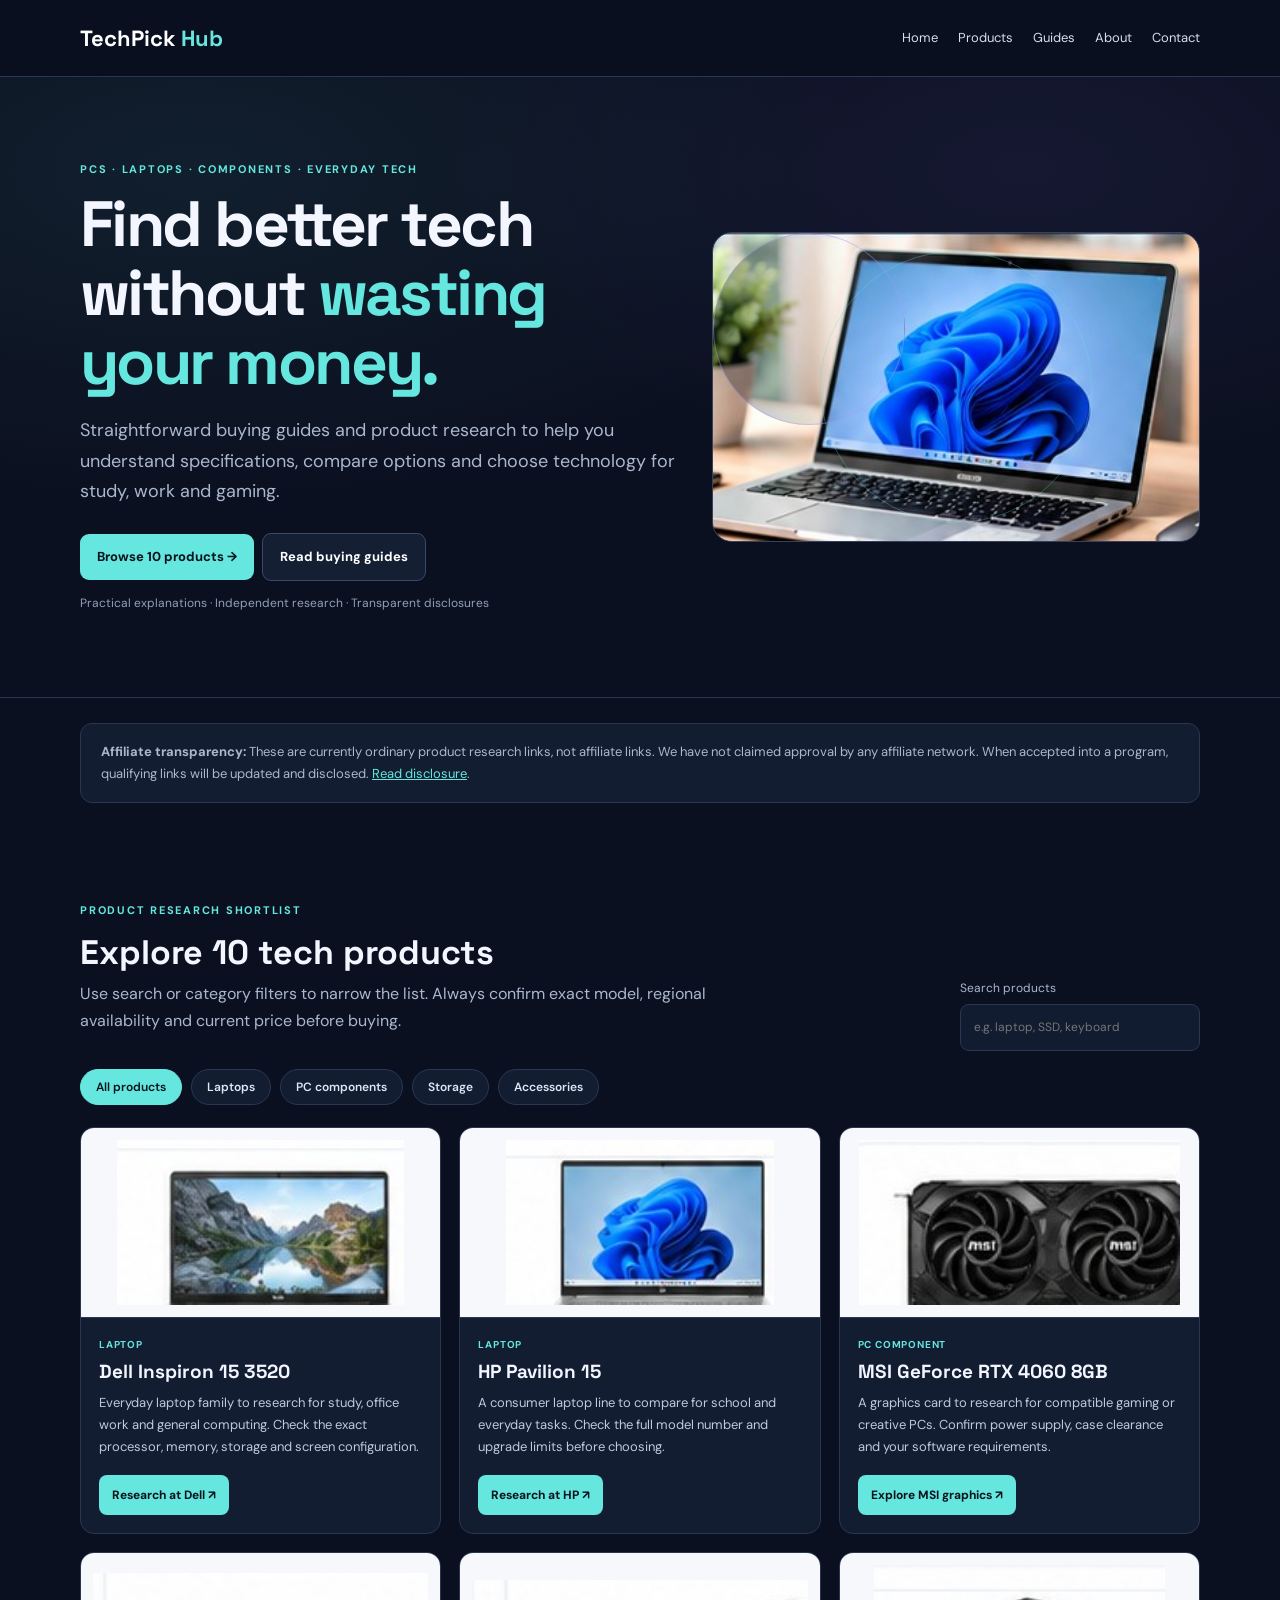
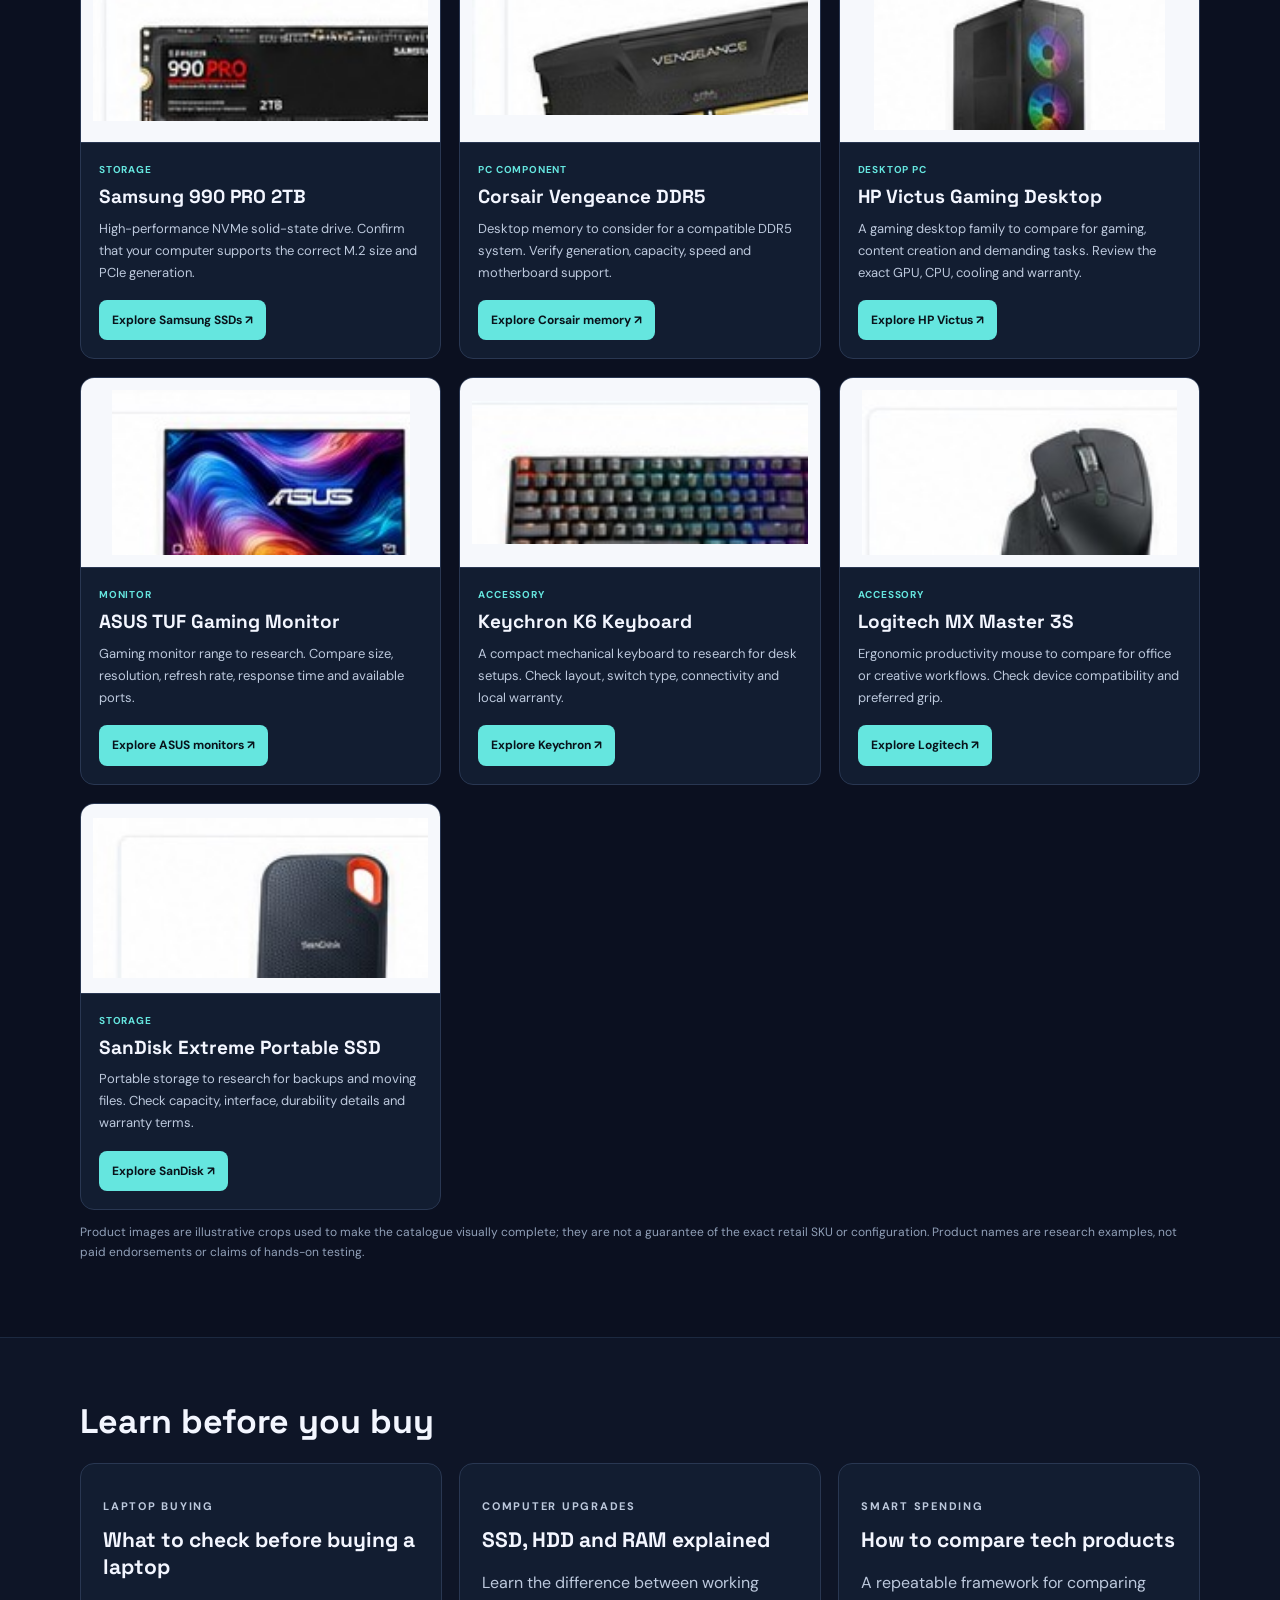
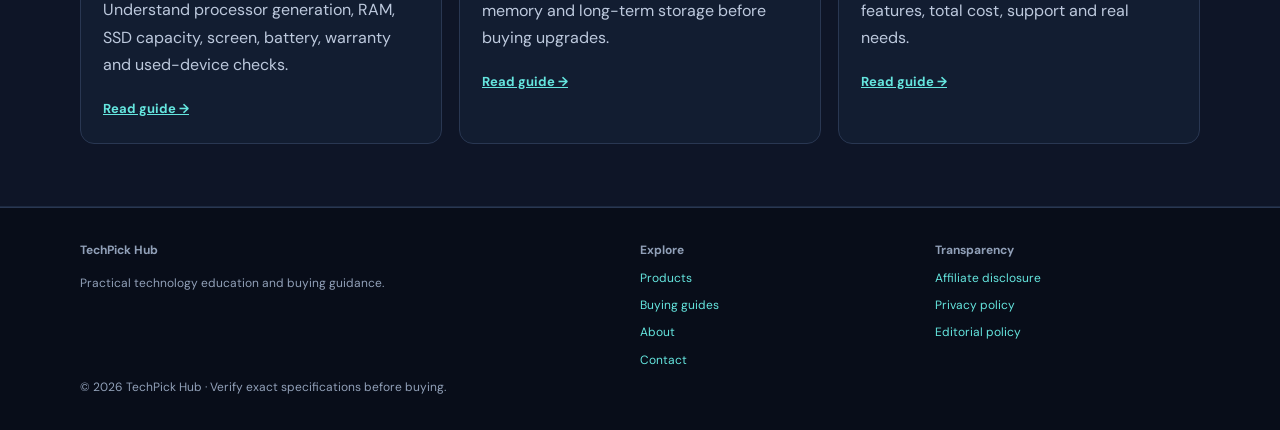
==== commit 98758126: "Add files via upload" ====
--- a/index.html
+++ b/index.html
@@ -1 +1,64 @@
-<!doctype html><html lang="en"><head><meta charset="utf-8"><meta name="viewport" content="width=device-width,initial-scale=1"><title>TechPick Hub | TechPick Hub</title><meta name="description" content="Clear laptop, PC component, storage and technology buying guides."><meta name="robots" content="index,follow"><link rel="canonical" href="https://kennykepha2006b-gif.github.io/techpick-hub/"><meta name="theme-color" content="#0b1020"><link rel="stylesheet" href="styles.css"></head><body><header class="site-header"><div class="container nav"><a class="brand" href="index.html">TechPick <b>Hub</b></a><nav><a href="index.html">Home</a><a href="guides.html">Guides</a><a href="about.html">About</a><a href="editorial-policy.html">Editorial policy</a><a href="contact.html">Contact</a></nav></div></header><main><section class="hero"><div class="container hero-grid"><div><p class="eyebrow">PCs · Laptops · Components · Everyday tech</p><h1>Choose tech with <span>confidence.</span></h1><p class="lead">Straightforward explanations and practical buying guides to help you understand specifications, compare options and spend wisely.</p><a class="btn" href="#guides">Explore our guides →</a><a class="btn alt" href="about.html">Meet TechPick Hub</a><p class="small">Plain-language advice · Specs explained · Transparent disclosures</p></div><div class="hero-art"><div class="artlabel">TECH<br>MADE CLEAR<span>BUYING GUIDES & EXPLAINERS</span></div></div></div></section><div class="container strip"><b>Transparency:</b> We have not claimed approval by any affiliate network. Current product links are ordinary links to official manufacturer websites. If we join affiliate programs, we will clearly disclose relevant links and commissions. <a href="affiliate-disclosure.html">Read disclosure</a>.</div><section class="section container" id="guides"><h2>Practical guides to get started</h2><div class="grid"><article class="card"><p class="tag">Laptop buying</p><h3>What to check before buying a laptop</h3><p>Understand processor generation, RAM, SSD capacity, screen, battery, warranty and used-device checks.</p><a href="guides/laptop-buying-guide.html">Read guide →</a></article><article class="card"><p class="tag">Computer upgrades</p><h3>SSD, HDD and RAM explained</h3><p>Learn the difference between working memory and long-term storage before buying upgrades.</p><a href="guides/ssd-and-ram-guide.html">Read guide →</a></article><article class="card"><p class="tag">Smart spending</p><h3>How to compare tech products</h3><p>A repeatable framework for comparing features, total cost, support and real needs.</p><a href="guides/compare-tech-guide.html">Read guide →</a></article></div></section><section class="section alt"><div class="container"><h2>Technology topics we cover</h2><div class="grid"><div class="card"><h3>Laptops</h3><p>Study, office, business and creator laptops. Compare exact configurations rather than brand names alone.</p></div><div class="card"><h3>PC components</h3><p>Processors, graphics cards, compatibility, cooling and practical upgrade planning.</p></div><div class="card"><h3>Storage & memory</h3><p>SSDs, hard drives, RAM and the upgrades that may improve a computer.</p></div></div></div></section><section class="section container"><h2>Product research examples</h2><div class="grid"><div class="card"><p class="tag">Laptop family</p><h3>Dell Latitude</h3><p>Research business laptop generations, exact CPU, battery condition, screen and upgrade options.</p><a href="https://www.dell.com/" target="_blank" rel="noopener noreferrer">Official Dell site ↗</a></div><div class="card"><p class="tag">Laptop family</p><h3>HP EliteBook</h3><p>Compare configurations, ports, warranty status, keyboard and memory upgrade limits.</p><a href="https://www.hp.com/" target="_blank" rel="noopener noreferrer">Official HP site ↗</a></div><div class="card"><p class="tag">PC component</p><h3>GeForce RTX graphics</h3><p>Check workload needs, power supply, case clearance, local price and system compatibility.</p><a href="https://www.nvidia.com/" target="_blank" rel="noopener noreferrer">Official NVIDIA site ↗</a></div></div><p class="small">These are research starting points, not paid endorsements or claims that every configuration has been hands-on tested. Verify regional specifications and prices.</p></section></main><footer class="footer"><div class="container footgrid"><div><b>TechPick Hub</b><p>Practical technology education and buying guidance.</p></div><div><b>Explore</b><a href="guides.html">Buying guides</a><a href="about.html">About</a><a href="contact.html">Contact</a></div><div><b>Transparency</b><a href="affiliate-disclosure.html">Affiliate disclosure</a><a href="privacy-policy.html">Privacy policy</a><a href="editorial-policy.html">Editorial policy</a></div></div><div class="container small">© <span id="year">2026</span> TechPick Hub · Verify exact specifications before buying.</div><script src="script.js"></script></footer></body></html>+<!doctype html>
+<html lang="en">
+<head>
+<meta charset="utf-8"><meta name="viewport" content="width=device-width,initial-scale=1">
+<title>TechPick Hub | Laptop, PC & Tech Buying Guides</title>
+<meta name="description" content="Explore laptop, PC component, storage and accessory buying guides with practical product comparisons from TechPick Hub.">
+<meta name="robots" content="index,follow">
+<link rel="canonical" href="https://kennykepha2006b-gif.github.io/techpick-hub/">
+<meta name="theme-color" content="#0b1020"><link rel="stylesheet" href="styles.css">
+</head>
+<body>
+<header class="site-header"><div class="container nav">
+<a class="brand" href="index.html">TechPick <b>Hub</b></a>
+<nav><a href="index.html">Home</a><a href="#products">Products</a><a href="guides.html">Guides</a><a href="about.html">About</a><a href="contact.html">Contact</a></nav>
+</div></header>
+<main>
+<section class="hero"><div class="container hero-grid">
+<div><p class="eyebrow">PCs · Laptops · Components · Everyday tech</p>
+<h1>Find better tech without <span>wasting your money.</span></h1>
+<p class="lead">Straightforward buying guides and product research to help you understand specifications, compare options and choose technology for study, work and gaming.</p>
+<a class="btn" href="#products">Browse 10 products →</a><a class="btn alt" href="guides.html">Read buying guides</a>
+<p class="small">Practical explanations · Independent research · Transparent disclosures</p></div>
+<div class="hero-art hero-photo" role="img" aria-label="Laptop on a desk with computer accessories"></div>
+</div></section>
+<div class="container strip"><b>Affiliate transparency:</b> These are currently ordinary product research links, not affiliate links. We have not claimed approval by any affiliate network. When accepted into a program, qualifying links will be updated and disclosed. <a href="affiliate-disclosure.html">Read disclosure</a>.</div>
+<section class="section container" id="products">
+<div class="product-heading"><div><p class="eyebrow">Product research shortlist</p><h2>Explore 10 tech products</h2><p class="muted">Use search or category filters to narrow the list. Always confirm exact model, regional availability and current price before buying.</p></div>
+<label class="search-label" for="product-search">Search products<input id="product-search" type="search" placeholder="e.g. laptop, SSD, keyboard"></label></div>
+<div class="filters" role="group" aria-label="Filter products by category">
+<button class="filter active" data-filter="all">All products</button><button class="filter" data-filter="laptops">Laptops</button><button class="filter" data-filter="components">PC components</button><button class="filter" data-filter="storage">Storage</button><button class="filter" data-filter="accessories">Accessories</button>
+</div>
+<div class="product-grid" id="product-grid">
+<article class="product-card" data-category="laptops" data-search="dell inspiron 15 3520 laptop study office">
+<img src="images/products/dell-inspiron-15.jpg" alt="Illustrative laptop product image" loading="lazy"><div class="product-body"><span class="tag">Laptop</span><h3>Dell Inspiron 15 3520</h3><p>Everyday laptop family to research for study, office work and general computing. Check the exact processor, memory, storage and screen configuration.</p><a class="product-link" href="https://www.dell.com/" target="_blank" rel="noopener noreferrer">Research at Dell ↗</a></div></article>
+<article class="product-card" data-category="laptops" data-search="hp pavilion 15 laptop students work">
+<img src="images/products/hp-pavilion-15.jpg" alt="Illustrative silver laptop product image" loading="lazy"><div class="product-body"><span class="tag">Laptop</span><h3>HP Pavilion 15</h3><p>A consumer laptop line to compare for school and everyday tasks. Check the full model number and upgrade limits before choosing.</p><a class="product-link" href="https://www.hp.com/" target="_blank" rel="noopener noreferrer">Research at HP ↗</a></div></article>
+<article class="product-card" data-category="components" data-search="msi geforce rtx 4060 graphics card gpu gaming">
+<img src="images/products/msi-rtx-4060.jpg" alt="Illustrative dual-fan graphics card product image" loading="lazy"><div class="product-body"><span class="tag">PC component</span><h3>MSI GeForce RTX 4060 8GB</h3><p>A graphics card to research for compatible gaming or creative PCs. Confirm power supply, case clearance and your software requirements.</p><a class="product-link" href="https://www.msi.com/Graphics-Cards" target="_blank" rel="noopener noreferrer">Explore MSI graphics ↗</a></div></article>
+<article class="product-card" data-category="storage" data-search="samsung 990 pro 2tb nvme ssd storage">
+<img src="images/products/samsung-990-pro.jpg" alt="Illustrative M.2 NVMe solid-state drive product image" loading="lazy"><div class="product-body"><span class="tag">Storage</span><h3>Samsung 990 PRO 2TB</h3><p>High-performance NVMe solid-state drive. Confirm that your computer supports the correct M.2 size and PCIe generation.</p><a class="product-link" href="https://www.samsung.com/semiconductor/minisite/ssd/" target="_blank" rel="noopener noreferrer">Explore Samsung SSDs ↗</a></div></article>
+<article class="product-card" data-category="components" data-search="corsair vengeance ddr5 16gb ram memory">
+<img src="images/products/corsair-ddr5.jpg" alt="Illustrative desktop memory module product image" loading="lazy"><div class="product-body"><span class="tag">PC component</span><h3>Corsair Vengeance DDR5</h3><p>Desktop memory to consider for a compatible DDR5 system. Verify generation, capacity, speed and motherboard support.</p><a class="product-link" href="https://www.corsair.com/" target="_blank" rel="noopener noreferrer">Explore Corsair memory ↗</a></div></article>
+<article class="product-card" data-category="components" data-search="hp victus gaming desktop pc gaming computer">
+<img src="images/products/hp-victus-desktop.jpg" alt="Illustrative gaming desktop computer product image" loading="lazy"><div class="product-body"><span class="tag">Desktop PC</span><h3>HP Victus Gaming Desktop</h3><p>A gaming desktop family to compare for gaming, content creation and demanding tasks. Review the exact GPU, CPU, cooling and warranty.</p><a class="product-link" href="https://www.hp.com/us-en/shop/victus" target="_blank" rel="noopener noreferrer">Explore HP Victus ↗</a></div></article>
+<article class="product-card" data-category="accessories" data-search="asus tuf gaming monitor 24 inch display">
+<img src="images/products/asus-tuf-monitor.jpg" alt="Illustrative gaming monitor product image" loading="lazy"><div class="product-body"><span class="tag">Monitor</span><h3>ASUS TUF Gaming Monitor</h3><p>Gaming monitor range to research. Compare size, resolution, refresh rate, response time and available ports.</p><a class="product-link" href="https://www.asus.com/displays-desktops/monitors/all-series/filter?Series= TUF-Gaming" target="_blank" rel="noopener noreferrer">Explore ASUS monitors ↗</a></div></article>
+<article class="product-card" data-category="accessories" data-search="keychron k6 mechanical keyboard wireless">
+<img src="images/products/keychron-k6.jpg" alt="Illustrative compact mechanical keyboard product image" loading="lazy"><div class="product-body"><span class="tag">Accessory</span><h3>Keychron K6 Keyboard</h3><p>A compact mechanical keyboard to research for desk setups. Check layout, switch type, connectivity and local warranty.</p><a class="product-link" href="https://www.keychron.com/" target="_blank" rel="noopener noreferrer">Explore Keychron ↗</a></div></article>
+<article class="product-card" data-category="accessories" data-search="logitech mx master 3s mouse wireless productivity">
+<img src="images/products/logitech-mx-master.jpg" alt="Illustrative ergonomic wireless mouse product image" loading="lazy"><div class="product-body"><span class="tag">Accessory</span><h3>Logitech MX Master 3S</h3><p>Ergonomic productivity mouse to compare for office or creative workflows. Check device compatibility and preferred grip.</p><a class="product-link" href="https://www.logitech.com/" target="_blank" rel="noopener noreferrer">Explore Logitech ↗</a></div></article>
+<article class="product-card" data-category="storage" data-search="sandisk extreme portable ssd 1tb external storage">
+<img src="images/products/sandisk-extreme-ssd.jpg" alt="Illustrative portable external solid-state drive product image" loading="lazy"><div class="product-body"><span class="tag">Storage</span><h3>SanDisk Extreme Portable SSD</h3><p>Portable storage to research for backups and moving files. Check capacity, interface, durability details and warranty terms.</p><a class="product-link" href="https://www.westerndigital.com/brand/sandisk" target="_blank" rel="noopener noreferrer">Explore SanDisk ↗</a></div></article>
+</div>
+<p id="no-results" class="notice" hidden>No products match that search. Try another word or category.</p>
+<p class="small">Product images are illustrative crops used to make the catalogue visually complete; they are not a guarantee of the exact retail SKU or configuration. Product names are research examples, not paid endorsements or claims of hands-on testing.</p>
+</section>
+<section class="section alt"><div class="container"><h2>Learn before you buy</h2><div class="grid">
+<article class="card"><p class="tag">Laptop buying</p><h3>What to check before buying a laptop</h3><p>Understand processor generation, RAM, SSD capacity, screen, battery, warranty and used-device checks.</p><a href="guides/laptop-buying-guide.html">Read guide →</a></article>
+<article class="card"><p class="tag">Computer upgrades</p><h3>SSD, HDD and RAM explained</h3><p>Learn the difference between working memory and long-term storage before buying upgrades.</p><a href="guides/ssd-and-ram-guide.html">Read guide →</a></article>
+<article class="card"><p class="tag">Smart spending</p><h3>How to compare tech products</h3><p>A repeatable framework for comparing features, total cost, support and real needs.</p><a href="guides/compare-tech-guide.html">Read guide →</a></article>
+</div></div></section>
+</main>
+<footer class="footer"><div class="container footgrid"><div><b>TechPick Hub</b><p>Practical technology education and buying guidance.</p></div><div><b>Explore</b><a href="#products">Products</a><a href="guides.html">Buying guides</a><a href="about.html">About</a><a href="contact.html">Contact</a></div><div><b>Transparency</b><a href="affiliate-disclosure.html">Affiliate disclosure</a><a href="privacy-policy.html">Privacy policy</a><a href="editorial-policy.html">Editorial policy</a></div></div><div class="container small">© <span id="year">2026</span> TechPick Hub · Verify exact specifications before buying.</div><script src="script.js"></script></footer>
+</body></html>
--- a/styles.css
+++ b/styles.css
@@ -1 +1,25 @@
-@import url('https://fonts.googleapis.com/css2?family=DM+Sans:wght@400;600;700&family=Space+Grotesk:wght@500;700&display=swap');:root{--bg:#0b1020;--panel:#121d31;--line:#293752;--text:#f3f6ff;--muted:#aab7ce;--cyan:#65e6df}*{box-sizing:border-box}body{margin:0;background:var(--bg);color:var(--text);font:16px/1.7 'DM Sans',Arial,sans-serif}a{color:var(--cyan)}.container{width:min(1120px,calc(100% - 36px));margin:auto}.site-header{border-bottom:1px solid var(--line);position:sticky;top:0;background:#0b1020f2;z-index:5}.nav{min-height:76px;display:flex;justify-content:space-between;align-items:center;gap:20px}.brand{font:700 22px 'Space Grotesk';color:white;text-decoration:none}.brand b{color:var(--cyan)}nav{display:flex;gap:20px;flex-wrap:wrap}nav a{font-size:13px;text-decoration:none;color:#d5deee}.hero,.pagehero{padding:72px 0;background:radial-gradient(ellipse at 80% 15%,#443c802e,transparent 40%),radial-gradient(ellipse at 15% 15%,#65e6df12,transparent 45%);border-bottom:1px solid var(--line)}.hero-grid{display:grid;grid-template-columns:1.1fr .9fr;gap:36px;align-items:center}.eyebrow,.tag{color:var(--cyan);font-size:11px;letter-spacing:.16em;text-transform:uppercase;font-weight:700}.hero h1,.pagehero h1{font:700 clamp(40px,5vw,64px)/1.08 'Space Grotesk';letter-spacing:-.04em;margin:10px 0 18px}.hero h1 span{color:var(--cyan)}.lead{font-size:18px;color:var(--muted);max-width:650px}.btn{display:inline-block;background:var(--cyan);color:#09131b;padding:12px 17px;border-radius:9px;font-weight:700;text-decoration:none;margin:8px 8px 0 0;font-size:13px}.btn.alt{background:#151f34;color:white;border:1px solid #3a4965}.hero-art{min-height:310px;border:1px solid #34425e;border-radius:20px;background:linear-gradient(145deg,#1d3144,#17152d);display:grid;place-items:center;position:relative;overflow:hidden}.hero-art:before,.hero-art:after{content:'';position:absolute;border:1px solid #65e6df4c;border-radius:50%;width:270px;height:270px}.hero-art:after{width:190px;height:190px;border-color:#a99aff70}.artlabel{z-index:1;text-align:center;font:700 25px 'Space Grotesk';background:#10192be8;padding:25px;border:1px solid #52627d;border-radius:50%}.artlabel span{display:block;color:var(--cyan);font-size:11px;letter-spacing:.1em;margin-top:8px}.strip{margin:25px auto;padding:17px 20px;border:1px solid var(--line);border-radius:12px;background:var(--panel);color:var(--muted);font-size:13px}.section{padding:62px 0}.section.alt{background:#0e1527;border-block:1px solid #1c2940}.section h2{font:700 34px 'Space Grotesk';margin:0 0 20px}.grid{display:grid;grid-template-columns:repeat(3,1fr);gap:17px}.card{background:var(--panel);border:1px solid var(--line);border-radius:14px;padding:22px}.card h3{font:700 21px 'Space Grotesk';margin:6px 0}.card p,li{color:#bdc9dd}.card a{font-size:13px;font-weight:700}.pagehero p{color:var(--muted);max-width:760px}.content{max-width:850px;padding:38px 0 75px}.content h2{font:700 26px 'Space Grotesk';margin:30px 0 8px}.content p,.content li{font-size:15px;color:#c2cde0}.notice{border-left:3px solid var(--cyan);padding:15px 18px;background:var(--panel);border-radius:8px;color:#c2cde0;margin:22px 0}.footer{border-top:1px solid var(--line);background:#080d19;padding:32px 0;color:#91a0b8;font-size:12px}.footgrid{display:grid;grid-template-columns:2fr 1fr 1fr;gap:30px}.footgrid a{display:block;margin:7px 0;text-decoration:none}.small{font-size:12px;color:#91a0b8}.checklist li{margin:8px 0}@media(max-width:760px){.hero-grid{grid-template-columns:1fr}.hero-art{min-height:230px}.grid{grid-template-columns:1fr}.nav{padding:12px 0;align-items:flex-start;flex-direction:column}nav{gap:12px}.hero,.pagehero{padding:45px 0}.section{padding:42px 0}.section h2{font-size:29px}.footgrid{grid-template-columns:1fr 1fr}.footgrid>div:first-child{grid-column:span 2}}+@import url('https://fonts.googleapis.com/css2?family=DM+Sans:wght@400;600;700&family=Space+Grotesk:wght@500;700&display=swap');:root{--bg:#0b1020;--panel:#121d31;--line:#293752;--text:#f3f6ff;--muted:#aab7ce;--cyan:#65e6df}*{box-sizing:border-box}body{margin:0;background:var(--bg);color:var(--text);font:16px/1.7 'DM Sans',Arial,sans-serif}a{color:var(--cyan)}.container{width:min(1120px,calc(100% - 36px));margin:auto}.site-header{border-bottom:1px solid var(--line);position:sticky;top:0;background:#0b1020f2;z-index:5}.nav{min-height:76px;display:flex;justify-content:space-between;align-items:center;gap:20px}.brand{font:700 22px 'Space Grotesk';color:white;text-decoration:none}.brand b{color:var(--cyan)}nav{display:flex;gap:20px;flex-wrap:wrap}nav a{font-size:13px;text-decoration:none;color:#d5deee}.hero,.pagehero{padding:72px 0;background:radial-gradient(ellipse at 80% 15%,#443c802e,transparent 40%),radial-gradient(ellipse at 15% 15%,#65e6df12,transparent 45%);border-bottom:1px solid var(--line)}.hero-grid{display:grid;grid-template-columns:1.1fr .9fr;gap:36px;align-items:center}.eyebrow,.tag{color:var(--cyan);font-size:11px;letter-spacing:.16em;text-transform:uppercase;font-weight:700}.hero h1,.pagehero h1{font:700 clamp(40px,5vw,64px)/1.08 'Space Grotesk';letter-spacing:-.04em;margin:10px 0 18px}.hero h1 span{color:var(--cyan)}.lead{font-size:18px;color:var(--muted);max-width:650px}.btn{display:inline-block;background:var(--cyan);color:#09131b;padding:12px 17px;border-radius:9px;font-weight:700;text-decoration:none;margin:8px 8px 0 0;font-size:13px}.btn.alt{background:#151f34;color:white;border:1px solid #3a4965}.hero-art{min-height:310px;border:1px solid #34425e;border-radius:20px;background:linear-gradient(145deg,#1d3144,#17152d);display:grid;place-items:center;position:relative;overflow:hidden}.hero-art:before,.hero-art:after{content:'';position:absolute;border:1px solid #65e6df4c;border-radius:50%;width:270px;height:270px}.hero-art:after{width:190px;height:190px;border-color:#a99aff70}.artlabel{z-index:1;text-align:center;font:700 25px 'Space Grotesk';background:#10192be8;padding:25px;border:1px solid #52627d;border-radius:50%}.artlabel span{display:block;color:var(--cyan);font-size:11px;letter-spacing:.1em;margin-top:8px}.strip{margin:25px auto;padding:17px 20px;border:1px solid var(--line);border-radius:12px;background:var(--panel);color:var(--muted);font-size:13px}.section{padding:62px 0}.section.alt{background:#0e1527;border-block:1px solid #1c2940}.section h2{font:700 34px 'Space Grotesk';margin:0 0 20px}.grid{display:grid;grid-template-columns:repeat(3,1fr);gap:17px}.card{background:var(--panel);border:1px solid var(--line);border-radius:14px;padding:22px}.card h3{font:700 21px 'Space Grotesk';margin:6px 0}.card p,li{color:#bdc9dd}.card a{font-size:13px;font-weight:700}.pagehero p{color:var(--muted);max-width:760px}.content{max-width:850px;padding:38px 0 75px}.content h2{font:700 26px 'Space Grotesk';margin:30px 0 8px}.content p,.content li{font-size:15px;color:#c2cde0}.notice{border-left:3px solid var(--cyan);padding:15px 18px;background:var(--panel);border-radius:8px;color:#c2cde0;margin:22px 0}.footer{border-top:1px solid var(--line);background:#080d19;padding:32px 0;color:#91a0b8;font-size:12px}.footgrid{display:grid;grid-template-columns:2fr 1fr 1fr;gap:30px}.footgrid a{display:block;margin:7px 0;text-decoration:none}.small{font-size:12px;color:#91a0b8}.checklist li{margin:8px 0}@media(max-width:760px){.hero-grid{grid-template-columns:1fr}.hero-art{min-height:230px}.grid{grid-template-columns:1fr}.nav{padding:12px 0;align-items:flex-start;flex-direction:column}nav{gap:12px}.hero,.pagehero{padding:45px 0}.section{padding:42px 0}.section h2{font-size:29px}.footgrid{grid-template-columns:1fr 1fr}.footgrid>div:first-child{grid-column:span 2}}
+/* Product catalogue and image additions */
+.hero-photo{background:#15243a url('images/tech-hero.jpg') center/cover no-repeat;min-height:310px;border:1px solid #34425e;border-radius:20px;position:relative;overflow:hidden}
+.hero-photo:after{content:"";position:absolute;inset:0;background:linear-gradient(90deg,#0b102055,transparent 70%)}
+.product-heading{display:flex;align-items:end;justify-content:space-between;gap:24px;margin-bottom:18px}
+.product-heading h2{margin-bottom:6px}
+.muted{color:var(--muted);max-width:690px;margin-top:0}
+.search-label{display:flex;flex-direction:column;gap:6px;color:var(--muted);font-size:12px;min-width:240px}
+.search-label input{font:inherit;color:var(--text);background:#111c30;border:1px solid var(--line);padding:12px 13px;border-radius:9px;min-width:0}
+.filters{display:flex;gap:9px;flex-wrap:wrap;margin:18px 0 22px}
+.filter{border:1px solid var(--line);border-radius:999px;padding:9px 15px;background:#121d31;color:#dce7f7;cursor:pointer;font:600 12px 'DM Sans',Arial}
+.filter:hover,.filter.active{background:var(--cyan);color:#09131b;border-color:var(--cyan)}
+.product-grid{display:grid;grid-template-columns:repeat(3,minmax(0,1fr));gap:18px}
+.product-card{background:var(--panel);border:1px solid var(--line);border-radius:14px;overflow:hidden;display:flex;flex-direction:column;min-width:0;transition:transform .15s,border-color .15s}
+.product-card:hover{transform:translateY(-3px);border-color:#65e6df88}
+.product-card[hidden]{display:none}
+.product-card>img{display:block;width:100%;height:190px;object-fit:contain;padding:12px;background:#f6f8fc;border-bottom:1px solid var(--line)}
+.product-body{padding:18px;display:flex;flex-direction:column;align-items:flex-start;flex:1}
+.product-body .tag{font-size:10px;letter-spacing:.08em;margin:0 0 7px}
+.product-body h3{font:700 19px/1.3 'Space Grotesk';margin:0 0 8px}
+.product-body p{font-size:13px;color:#bdc9dd;margin:0 0 16px;flex:1}
+.product-link{display:inline-block;background:var(--cyan);color:#09131b;padding:10px 13px;border-radius:8px;text-decoration:none;font-size:12px;font-weight:700}
+.product-link:hover{filter:brightness(1.08)}
+@media(max-width:900px){.product-grid{grid-template-columns:repeat(2,minmax(0,1fr))}.product-heading{align-items:stretch;flex-direction:column}.search-label{min-width:0}}
+@media(max-width:560px){.product-grid{grid-template-columns:1fr}.product-card>img{height:210px}.filters{gap:7px}.filter{padding:8px 11px}}
